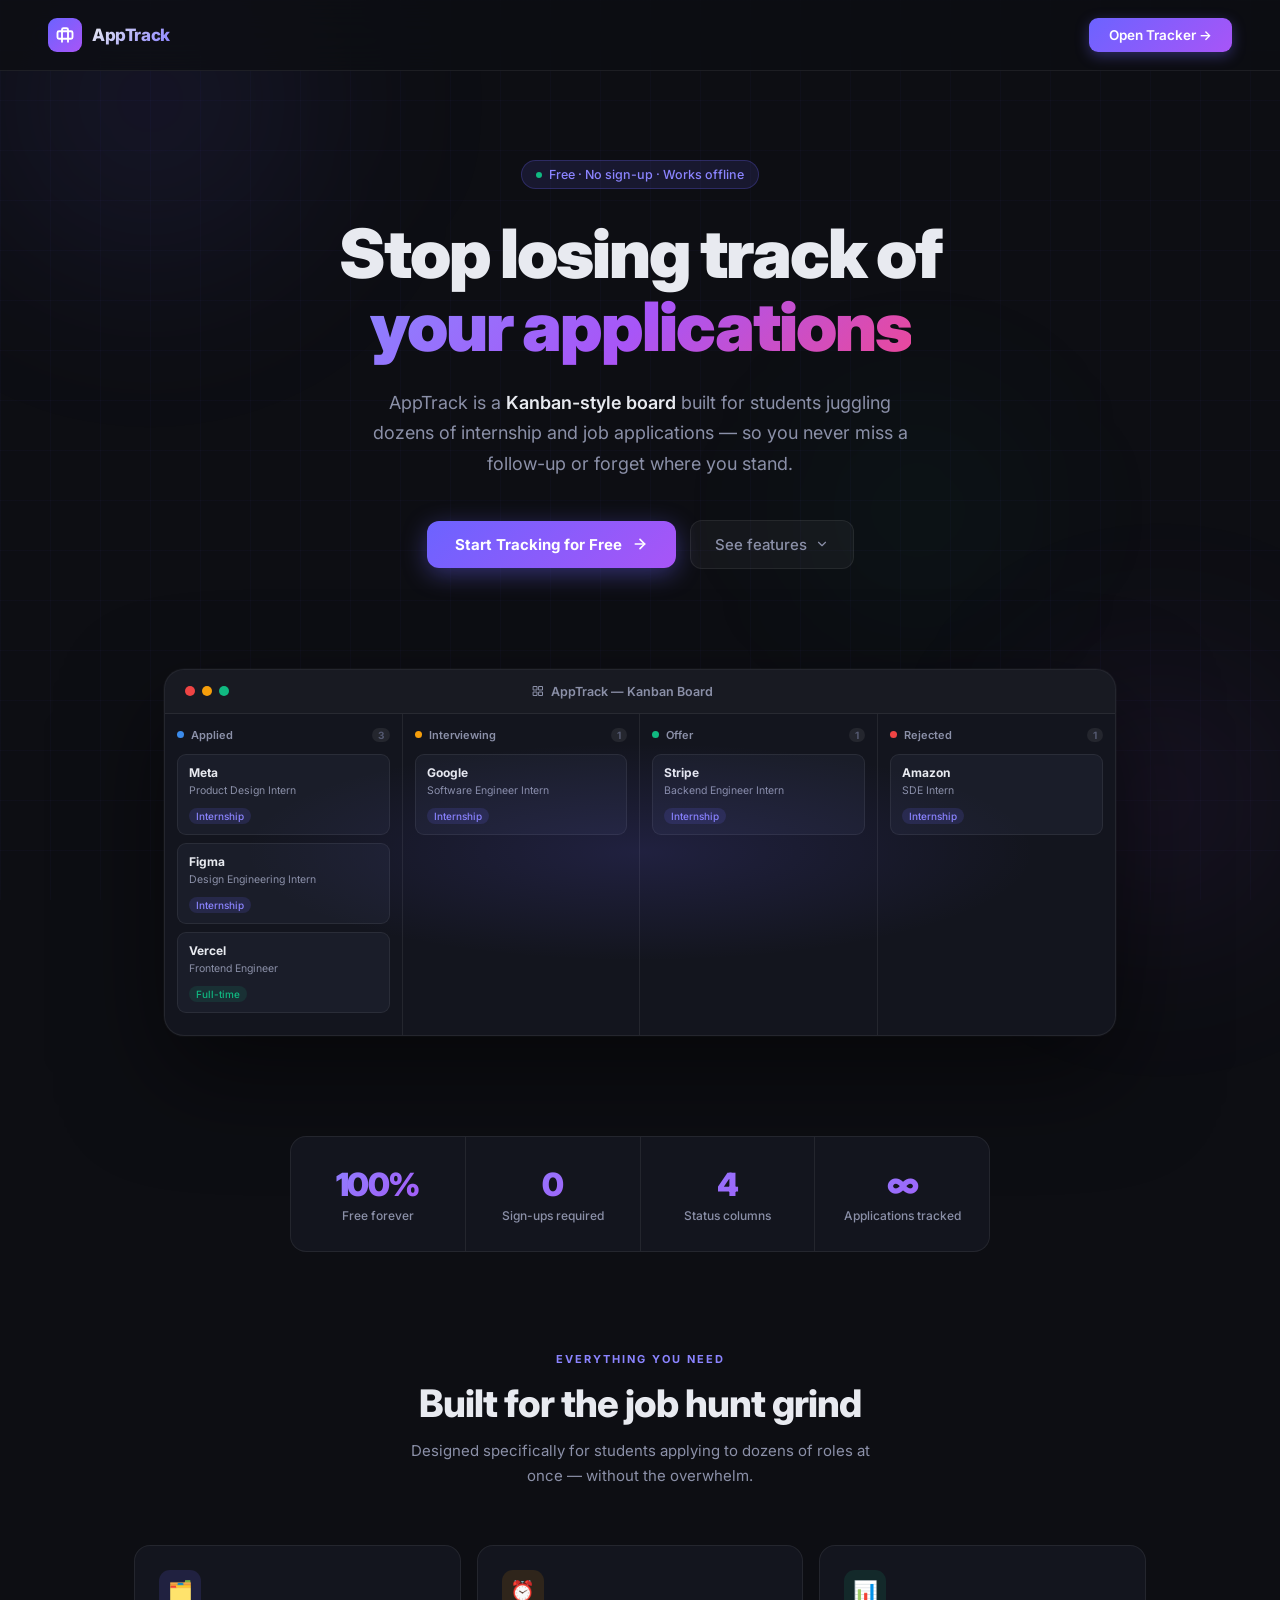
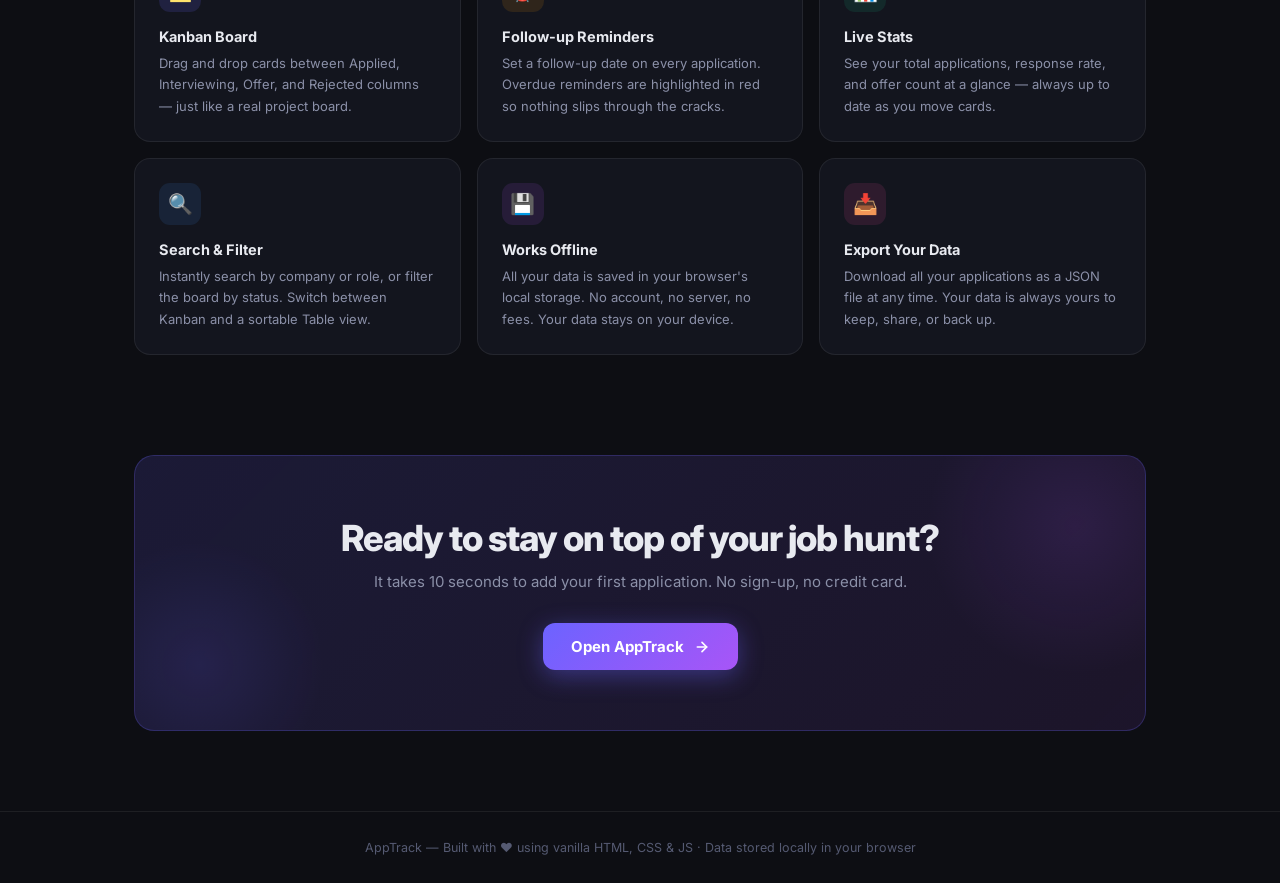
==== index.html @ a982dc4c "feat: add landing page, move tracker to app.html" ====
<!DOCTYPE html>
<html lang="en">
<head>
  <meta charset="UTF-8" />
  <meta name="viewport" content="width=device-width, initial-scale=1.0" />
  <title>AppTrack – Never Lose Track of an Application Again</title>
  <meta name="description" content="AppTrack helps students manage internship and job applications with a Kanban board, live stats, and follow-up reminders — all in the browser, no sign-up needed." />
  <link rel="preconnect" href="https://fonts.googleapis.com" />
  <link rel="preconnect" href="https://fonts.gstatic.com" crossorigin />
  <link href="https://fonts.googleapis.com/css2?family=Inter:wght@300;400;500;600;700;800;900&display=swap" rel="stylesheet" />
  <style>
    /* ── Reset & Tokens ── */
    *, *::before, *::after { box-sizing: border-box; margin: 0; padding: 0; }

    :root {
      --bg: #0d0e13;
      --surface: #13151e;
      --card: #1a1d29;
      --border: rgba(255,255,255,0.07);
      --accent: #6c63ff;
      --accent2: #a855f7;
      --accent-light: #8b84ff;
      --glow: rgba(108,99,255,0.18);
      --applied: #3b8beb;
      --interview: #f59e0b;
      --offer: #10b981;
      --rejected: #ef4444;
      --text: #e8eaf0;
      --muted: #8b90a8;
      --dimmed: #555a72;
    }

    html { scroll-behavior: smooth; }

    body {
      font-family: 'Inter', sans-serif;
      background: var(--bg);
      color: var(--text);
      min-height: 100vh;
      overflow-x: hidden;
    }

    /* ── Animated background grid ── */
    body::before {
      content: '';
      position: fixed;
      inset: 0;
      background-image:
        linear-gradient(rgba(108,99,255,0.03) 1px, transparent 1px),
        linear-gradient(90deg, rgba(108,99,255,0.03) 1px, transparent 1px);
      background-size: 50px 50px;
      pointer-events: none;
      z-index: 0;
    }

    /* ── Orb glows ── */
    .orb {
      position: fixed;
      border-radius: 50%;
      filter: blur(80px);
      pointer-events: none;
      z-index: 0;
      animation: float 8s ease-in-out infinite alternate;
    }
    .orb-1 {
      width: 500px; height: 500px;
      background: radial-gradient(circle, rgba(108,99,255,0.12), transparent 70%);
      top: -150px; left: -100px;
    }
    .orb-2 {
      width: 400px; height: 400px;
      background: radial-gradient(circle, rgba(168,85,247,0.1), transparent 70%);
      bottom: -100px; right: -80px;
      animation-delay: -4s;
    }
    .orb-3 {
      width: 300px; height: 300px;
      background: radial-gradient(circle, rgba(16,185,129,0.07), transparent 70%);
      top: 40%; left: 60%;
      animation-delay: -2s;
    }

    @keyframes float {
      from { transform: translate(0, 0) scale(1); }
      to   { transform: translate(30px, 20px) scale(1.05); }
    }

    /* ── Nav ── */
    nav {
      position: fixed; top: 0; left: 0; right: 0;
      z-index: 100;
      display: flex; align-items: center; justify-content: space-between;
      padding: 18px 48px;
      background: rgba(13,14,19,0.8);
      backdrop-filter: blur(20px);
      border-bottom: 1px solid var(--border);
    }

    .nav-logo {
      display: flex; align-items: center; gap: 10px;
      text-decoration: none;
    }

    .nav-logo-icon {
      width: 34px; height: 34px;
      background: linear-gradient(135deg, var(--accent), var(--accent2));
      border-radius: 9px;
      display: flex; align-items: center; justify-content: center;
      color: white;
      flex-shrink: 0;
    }

    .nav-logo-text {
      font-size: 17px; font-weight: 800; letter-spacing: -0.4px;
      background: linear-gradient(135deg, #e8eaf0, var(--accent-light));
      -webkit-background-clip: text; -webkit-text-fill-color: transparent;
      background-clip: text;
    }

    .nav-cta {
      padding: 9px 20px;
      background: linear-gradient(135deg, var(--accent), var(--accent2));
      border: none; border-radius: 9px;
      color: white; font-size: 13.5px; font-weight: 600;
      cursor: pointer; text-decoration: none;
      transition: all 200ms ease;
      box-shadow: 0 4px 14px rgba(108,99,255,0.35);
    }

    .nav-cta:hover {
      transform: translateY(-1px);
      box-shadow: 0 6px 20px rgba(108,99,255,0.5);
    }

    /* ── Hero ── */
    .hero {
      position: relative; z-index: 1;
      display: flex; flex-direction: column; align-items: center;
      text-align: center;
      padding: 160px 24px 100px;
      max-width: 860px;
      margin: 0 auto;
    }

    .hero-badge {
      display: inline-flex; align-items: center; gap: 7px;
      padding: 6px 14px;
      background: rgba(108,99,255,0.12);
      border: 1px solid rgba(108,99,255,0.25);
      border-radius: 999px;
      font-size: 12.5px; font-weight: 500; color: var(--accent-light);
      margin-bottom: 28px;
      animation: fadeUp 600ms ease both;
    }

    .badge-dot {
      width: 6px; height: 6px; border-radius: 50%;
      background: var(--offer);
      animation: pulse 2s ease-in-out infinite;
    }

    @keyframes pulse {
      0%, 100% { opacity: 1; transform: scale(1); }
      50%       { opacity: 0.5; transform: scale(1.3); }
    }

    .hero h1 {
      font-size: clamp(38px, 6vw, 68px);
      font-weight: 900;
      letter-spacing: -2px;
      line-height: 1.08;
      margin-bottom: 24px;
      animation: fadeUp 600ms 100ms ease both;
    }

    .hero h1 .gradient-text {
      background: linear-gradient(135deg, var(--accent-light), var(--accent2), #ec4899);
      -webkit-background-clip: text; -webkit-text-fill-color: transparent;
      background-clip: text;
    }

    .hero-sub {
      font-size: clamp(15px, 2vw, 18px);
      color: var(--muted);
      line-height: 1.7;
      max-width: 560px;
      margin-bottom: 40px;
      font-weight: 400;
      animation: fadeUp 600ms 200ms ease both;
    }

    .hero-sub strong { color: var(--text); font-weight: 600; }

    .hero-actions {
      display: flex; gap: 14px; align-items: center; flex-wrap: wrap; justify-content: center;
      animation: fadeUp 600ms 300ms ease both;
    }

    .btn-primary {
      display: inline-flex; align-items: center; gap: 10px;
      padding: 14px 28px;
      background: linear-gradient(135deg, var(--accent), var(--accent2));
      border: none; border-radius: 12px;
      color: white; font-size: 15px; font-weight: 700;
      cursor: pointer; text-decoration: none;
      transition: all 250ms cubic-bezier(0.34, 1.56, 0.64, 1);
      box-shadow: 0 6px 24px rgba(108,99,255,0.4);
    }

    .btn-primary:hover {
      transform: translateY(-2px) scale(1.02);
      box-shadow: 0 10px 32px rgba(108,99,255,0.55);
    }

    .btn-primary svg { transition: transform 250ms ease; }
    .btn-primary:hover svg { transform: translateX(4px); }

    .btn-ghost {
      display: inline-flex; align-items: center; gap: 8px;
      padding: 14px 24px;
      background: rgba(255,255,255,0.04);
      border: 1px solid var(--border);
      border-radius: 12px;
      color: var(--muted); font-size: 15px; font-weight: 500;
      cursor: pointer; text-decoration: none;
      transition: all 200ms ease;
    }

    .btn-ghost:hover {
      color: var(--text);
      border-color: rgba(255,255,255,0.15);
      background: rgba(255,255,255,0.07);
    }

    /* ── Mock board preview ── */
    .preview-wrap {
      position: relative; z-index: 1;
      width: 100%; max-width: 1000px;
      margin: 0 auto 100px;
      padding: 0 24px;
      animation: fadeUp 700ms 450ms ease both;
    }

    .preview-glow {
      position: absolute;
      top: 50%; left: 50%;
      transform: translate(-50%, -50%);
      width: 80%; height: 60%;
      background: radial-gradient(ellipse, rgba(108,99,255,0.15), transparent 70%);
      pointer-events: none;
    }

    .preview-board {
      background: var(--surface);
      border: 1px solid var(--border);
      border-radius: 20px;
      overflow: hidden;
      box-shadow: 0 40px 100px rgba(0,0,0,0.5), 0 0 0 1px rgba(255,255,255,0.03);
    }

    .preview-header {
      display: flex; align-items: center; justify-content: space-between;
      padding: 14px 20px;
      border-bottom: 1px solid var(--border);
      background: rgba(255,255,255,0.02);
    }

    .preview-dots { display: flex; gap: 7px; }
    .preview-dot {
      width: 10px; height: 10px; border-radius: 50%;
    }
    .d1 { background: #ef4444; } .d2 { background: #f59e0b; } .d3 { background: #10b981; }

    .preview-title {
      font-size: 12.5px; font-weight: 600; color: var(--muted);
      display: flex; align-items: center; gap: 7px;
    }

    .preview-body {
      display: grid;
      grid-template-columns: repeat(4, 1fr);
      gap: 0;
    }

    .preview-col {
      padding: 14px 12px;
      border-right: 1px solid var(--border);
      min-height: 280px;
    }
    .preview-col:last-child { border-right: none; }

    .preview-col-head {
      display: flex; align-items: center; gap: 7px;
      margin-bottom: 12px;
    }
    .preview-col-dot { width: 7px; height: 7px; border-radius: 50%; }
    .preview-col-label { font-size: 11px; font-weight: 600; color: var(--muted); flex: 1; }
    .preview-col-count {
      font-size: 10px; font-weight: 700;
      padding: 1px 6px; border-radius: 999px;
      background: rgba(255,255,255,0.07);
      color: var(--dimmed);
    }

    .preview-card {
      background: var(--card);
      border: 1px solid var(--border);
      border-radius: 9px;
      padding: 10px 11px;
      margin-bottom: 8px;
      transition: transform 200ms ease;
    }
    .preview-card:hover { transform: translateY(-2px); }

    .pc-company { font-size: 12px; font-weight: 700; margin-bottom: 4px; }
    .pc-role { font-size: 10.5px; color: var(--muted); margin-bottom: 7px; }
    .pc-tag {
      display: inline-block; font-size: 10px; font-weight: 500;
      padding: 2px 7px; border-radius: 999px; margin-top: 4px;
    }
    .pc-tag.intern { background: rgba(108,99,255,0.15); color: var(--accent-light); }
    .pc-tag.ft { background: rgba(16,185,129,0.12); color: var(--offer); }

    /* ── Features ── */
    .section {
      position: relative; z-index: 1;
      max-width: 1060px; margin: 0 auto;
      padding: 0 24px 100px;
    }

    .section-label {
      text-align: center;
      font-size: 11px; font-weight: 700;
      text-transform: uppercase; letter-spacing: 2px;
      color: var(--accent-light);
      margin-bottom: 14px;
    }

    .section-title {
      text-align: center;
      font-size: clamp(26px, 3.5vw, 38px);
      font-weight: 800; letter-spacing: -1px;
      margin-bottom: 12px;
    }

    .section-sub {
      text-align: center;
      font-size: 15px; color: var(--muted);
      max-width: 480px; margin: 0 auto 56px;
      line-height: 1.7;
    }

    .features-grid {
      display: grid;
      grid-template-columns: repeat(3, 1fr);
      gap: 16px;
    }

    .feature-card {
      background: var(--surface);
      border: 1px solid var(--border);
      border-radius: 16px;
      padding: 24px;
      transition: all 200ms ease;
      position: relative; overflow: hidden;
    }

    .feature-card::before {
      content: '';
      position: absolute; inset: 0;
      opacity: 0;
      transition: opacity 200ms ease;
      border-radius: inherit;
    }

    .feature-card:hover { border-color: rgba(255,255,255,0.12); transform: translateY(-3px); }
    .feature-card:hover::before { opacity: 1; }

    .fc-1::before { background: radial-gradient(circle at top left, rgba(108,99,255,0.08), transparent 60%); }
    .fc-2::before { background: radial-gradient(circle at top left, rgba(245,158,11,0.07), transparent 60%); }
    .fc-3::before { background: radial-gradient(circle at top left, rgba(16,185,129,0.07), transparent 60%); }
    .fc-4::before { background: radial-gradient(circle at top left, rgba(59,139,235,0.07), transparent 60%); }
    .fc-5::before { background: radial-gradient(circle at top left, rgba(168,85,247,0.07), transparent 60%); }
    .fc-6::before { background: radial-gradient(circle at top left, rgba(236,72,153,0.07), transparent 60%); }

    .feature-icon {
      width: 42px; height: 42px; border-radius: 11px;
      display: flex; align-items: center; justify-content: center;
      margin-bottom: 16px; font-size: 20px;
    }

    .fi-1 { background: rgba(108,99,255,0.15); }
    .fi-2 { background: rgba(245,158,11,0.12); }
    .fi-3 { background: rgba(16,185,129,0.12); }
    .fi-4 { background: rgba(59,139,235,0.12); }
    .fi-5 { background: rgba(168,85,247,0.12); }
    .fi-6 { background: rgba(236,72,153,0.12); }

    .feature-title {
      font-size: 14.5px; font-weight: 700; margin-bottom: 8px;
    }

    .feature-desc {
      font-size: 13px; color: var(--muted); line-height: 1.65;
    }

    /* ── Stats row ── */
    .stats-row {
      position: relative; z-index: 1;
      display: flex; justify-content: center; gap: 0;
      max-width: 700px; margin: 0 auto 100px;
      background: var(--surface);
      border: 1px solid var(--border);
      border-radius: 16px;
      overflow: hidden;
    }

    .stat-item {
      flex: 1; text-align: center;
      padding: 28px 20px;
      border-right: 1px solid var(--border);
    }
    .stat-item:last-child { border-right: none; }

    .stat-num {
      font-size: 32px; font-weight: 900; letter-spacing: -1.5px;
      background: linear-gradient(135deg, var(--accent-light), var(--accent2));
      -webkit-background-clip: text; -webkit-text-fill-color: transparent;
      background-clip: text;
      margin-bottom: 4px;
    }

    .stat-lbl { font-size: 12px; color: var(--muted); font-weight: 500; }

    /* ── CTA banner ── */
    .cta-section {
      position: relative; z-index: 1;
      max-width: 1060px; margin: 0 auto 80px;
      padding: 0 24px;
    }

    .cta-card {
      background: linear-gradient(135deg, rgba(108,99,255,0.15), rgba(168,85,247,0.1));
      border: 1px solid rgba(108,99,255,0.25);
      border-radius: 20px;
      padding: 60px 40px;
      text-align: center;
      position: relative; overflow: hidden;
    }

    .cta-card::before {
      content: '';
      position: absolute; top: -80px; right: -80px;
      width: 300px; height: 300px; border-radius: 50%;
      background: radial-gradient(circle, rgba(168,85,247,0.12), transparent 70%);
    }

    .cta-card::after {
      content: '';
      position: absolute; bottom: -60px; left: -60px;
      width: 250px; height: 250px; border-radius: 50%;
      background: radial-gradient(circle, rgba(108,99,255,0.12), transparent 70%);
    }

    .cta-card h2 {
      font-size: clamp(24px, 3vw, 36px);
      font-weight: 800; letter-spacing: -1px;
      margin-bottom: 12px; position: relative; z-index: 1;
    }

    .cta-card p {
      font-size: 15px; color: var(--muted);
      margin-bottom: 32px; position: relative; z-index: 1;
    }

    .cta-actions {
      display: flex; gap: 12px; justify-content: center; flex-wrap: wrap;
      position: relative; z-index: 1;
    }

    /* ── Footer ── */
    footer {
      position: relative; z-index: 1;
      text-align: center; padding: 28px;
      border-top: 1px solid var(--border);
      color: var(--dimmed); font-size: 12.5px;
    }

    footer a { color: var(--muted); text-decoration: none; }
    footer a:hover { color: var(--text); }

    /* ── Animations ── */
    @keyframes fadeUp {
      from { opacity: 0; transform: translateY(20px); }
      to   { opacity: 1; transform: translateY(0); }
    }

    /* Scroll-reveal: elements start invisible */
    .reveal {
      opacity: 0; transform: translateY(24px);
      transition: opacity 600ms ease, transform 600ms ease;
    }
    .reveal.visible { opacity: 1; transform: translateY(0); }

    /* ── Responsive ── */
    @media (max-width: 768px) {
      nav { padding: 14px 20px; }
      .features-grid { grid-template-columns: 1fr 1fr; }
      .preview-body { grid-template-columns: repeat(2, 1fr); }
      .preview-col:nth-child(3), .preview-col:nth-child(4) { display: none; }
      .stats-row { flex-direction: column; }
      .stat-item { border-right: none; border-bottom: 1px solid var(--border); }
      .stat-item:last-child { border-bottom: none; }
    }

    @media (max-width: 520px) {
      .features-grid { grid-template-columns: 1fr; }
      .hero { padding: 120px 20px 80px; }
      .cta-card { padding: 40px 24px; }
    }
  </style>
</head>
<body>

  <!-- Background orbs -->
  <div class="orb orb-1"></div>
  <div class="orb orb-2"></div>
  <div class="orb orb-3"></div>

  <!-- Nav -->
  <nav>
    <a href="#" class="nav-logo">
      <div class="nav-logo-icon">
        <svg width="18" height="18" viewBox="0 0 24 24" fill="none" stroke="currentColor" stroke-width="2.5" stroke-linecap="round" stroke-linejoin="round"><path d="M20 7H4a2 2 0 0 0-2 2v6a2 2 0 0 0 2 2h16a2 2 0 0 0 2-2V9a2 2 0 0 0-2-2z"/><path d="M16 21V5a2 2 0 0 0-2-2h-4a2 2 0 0 0-2 2v16"/></svg>
      </div>
      <span class="nav-logo-text">AppTrack</span>
    </a>
    <a href="app.html" class="nav-cta">Open Tracker →</a>
  </nav>

  <!-- Hero -->
  <section class="hero">
    <div class="hero-badge">
      <span class="badge-dot"></span>
      Free · No sign-up · Works offline
    </div>

    <h1>
      Stop losing track of<br/>
      <span class="gradient-text">your applications</span>
    </h1>

    <p class="hero-sub">
      AppTrack is a <strong>Kanban-style board</strong> built for students juggling
      dozens of internship and job applications — so you never miss a follow-up
      or forget where you stand.
    </p>

    <div class="hero-actions">
      <a href="app.html" class="btn-primary" id="get-started-btn">
        Start Tracking for Free
        <svg width="16" height="16" viewBox="0 0 24 24" fill="none" stroke="currentColor" stroke-width="2.5" stroke-linecap="round" stroke-linejoin="round"><line x1="5" y1="12" x2="19" y2="12"/><polyline points="12 5 19 12 12 19"/></svg>
      </a>
      <a href="#features" class="btn-ghost">
        See features
        <svg width="14" height="14" viewBox="0 0 24 24" fill="none" stroke="currentColor" stroke-width="2" stroke-linecap="round" stroke-linejoin="round"><polyline points="6 9 12 15 18 9"/></svg>
      </a>
    </div>
  </section>

  <!-- Board Preview -->
  <div class="preview-wrap">
    <div class="preview-glow"></div>
    <div class="preview-board">
      <div class="preview-header">
        <div class="preview-dots">
          <div class="preview-dot d1"></div>
          <div class="preview-dot d2"></div>
          <div class="preview-dot d3"></div>
        </div>
        <div class="preview-title">
          <svg width="12" height="12" viewBox="0 0 24 24" fill="none" stroke="currentColor" stroke-width="2" stroke-linecap="round" stroke-linejoin="round"><rect x="3" y="3" width="7" height="7"/><rect x="14" y="3" width="7" height="7"/><rect x="14" y="14" width="7" height="7"/><rect x="3" y="14" width="7" height="7"/></svg>
          AppTrack — Kanban Board
        </div>
        <div style="width:80px"></div>
      </div>
      <div class="preview-body">
        <!-- Applied -->
        <div class="preview-col">
          <div class="preview-col-head">
            <div class="preview-col-dot" style="background:#3b8beb"></div>
            <span class="preview-col-label">Applied</span>
            <span class="preview-col-count">3</span>
          </div>
          <div class="preview-card">
            <div class="pc-company">Meta</div>
            <div class="pc-role">Product Design Intern</div>
            <span class="pc-tag intern">Internship</span>
          </div>
          <div class="preview-card">
            <div class="pc-company">Figma</div>
            <div class="pc-role">Design Engineering Intern</div>
            <span class="pc-tag intern">Internship</span>
          </div>
          <div class="preview-card">
            <div class="pc-company">Vercel</div>
            <div class="pc-role">Frontend Engineer</div>
            <span class="pc-tag ft">Full-time</span>
          </div>
        </div>
        <!-- Interviewing -->
        <div class="preview-col">
          <div class="preview-col-head">
            <div class="preview-col-dot" style="background:#f59e0b"></div>
            <span class="preview-col-label">Interviewing</span>
            <span class="preview-col-count">1</span>
          </div>
          <div class="preview-card">
            <div class="pc-company">Google</div>
            <div class="pc-role">Software Engineer Intern</div>
            <span class="pc-tag intern">Internship</span>
          </div>
        </div>
        <!-- Offer -->
        <div class="preview-col">
          <div class="preview-col-head">
            <div class="preview-col-dot" style="background:#10b981"></div>
            <span class="preview-col-label">Offer</span>
            <span class="preview-col-count">1</span>
          </div>
          <div class="preview-card">
            <div class="pc-company">Stripe</div>
            <div class="pc-role">Backend Engineer Intern</div>
            <span class="pc-tag intern">Internship</span>
          </div>
        </div>
        <!-- Rejected -->
        <div class="preview-col">
          <div class="preview-col-head">
            <div class="preview-col-dot" style="background:#ef4444"></div>
            <span class="preview-col-label">Rejected</span>
            <span class="preview-col-count">1</span>
          </div>
          <div class="preview-card">
            <div class="pc-company">Amazon</div>
            <div class="pc-role">SDE Intern</div>
            <span class="pc-tag intern">Internship</span>
          </div>
        </div>
      </div>
    </div>
  </div>

  <!-- Stats row -->
  <div class="stats-row reveal">
    <div class="stat-item">
      <div class="stat-num">100%</div>
      <div class="stat-lbl">Free forever</div>
    </div>
    <div class="stat-item">
      <div class="stat-num">0</div>
      <div class="stat-lbl">Sign-ups required</div>
    </div>
    <div class="stat-item">
      <div class="stat-num">4</div>
      <div class="stat-lbl">Status columns</div>
    </div>
    <div class="stat-item">
      <div class="stat-num">∞</div>
      <div class="stat-lbl">Applications tracked</div>
    </div>
  </div>

  <!-- Features -->
  <section class="section" id="features">
    <p class="section-label reveal">Everything you need</p>
    <h2 class="section-title reveal">Built for the job hunt grind</h2>
    <p class="section-sub reveal">
      Designed specifically for students applying to dozens of roles at once —
      without the overwhelm.
    </p>

    <div class="features-grid">
      <div class="feature-card fc-1 reveal">
        <div class="feature-icon fi-1">🗂️</div>
        <div class="feature-title">Kanban Board</div>
        <div class="feature-desc">Drag and drop cards between Applied, Interviewing, Offer, and Rejected columns — just like a real project board.</div>
      </div>
      <div class="feature-card fc-2 reveal">
        <div class="feature-icon fi-2">⏰</div>
        <div class="feature-title">Follow-up Reminders</div>
        <div class="feature-desc">Set a follow-up date on every application. Overdue reminders are highlighted in red so nothing slips through the cracks.</div>
      </div>
      <div class="feature-card fc-3 reveal">
        <div class="feature-icon fi-3">📊</div>
        <div class="feature-title">Live Stats</div>
        <div class="feature-desc">See your total applications, response rate, and offer count at a glance — always up to date as you move cards.</div>
      </div>
      <div class="feature-card fc-4 reveal">
        <div class="feature-icon fi-4">🔍</div>
        <div class="feature-title">Search & Filter</div>
        <div class="feature-desc">Instantly search by company or role, or filter the board by status. Switch between Kanban and a sortable Table view.</div>
      </div>
      <div class="feature-card fc-5 reveal">
        <div class="feature-icon fi-5">💾</div>
        <div class="feature-title">Works Offline</div>
        <div class="feature-desc">All your data is saved in your browser's local storage. No account, no server, no fees. Your data stays on your device.</div>
      </div>
      <div class="feature-card fc-6 reveal">
        <div class="feature-icon fi-6">📥</div>
        <div class="feature-title">Export Your Data</div>
        <div class="feature-desc">Download all your applications as a JSON file at any time. Your data is always yours to keep, share, or back up.</div>
      </div>
    </div>
  </section>

  <!-- CTA -->
  <section class="cta-section">
    <div class="cta-card reveal">
      <h2>Ready to stay on top of your job hunt?</h2>
      <p>It takes 10 seconds to add your first application. No sign-up, no credit card.</p>
      <div class="cta-actions">
        <a href="app.html" class="btn-primary">
          Open AppTrack
          <svg width="16" height="16" viewBox="0 0 24 24" fill="none" stroke="currentColor" stroke-width="2.5" stroke-linecap="round" stroke-linejoin="round"><line x1="5" y1="12" x2="19" y2="12"/><polyline points="12 5 19 12 12 19"/></svg>
        </a>
      </div>
    </div>
  </section>

  <!-- Footer -->
  <footer>
    <p>AppTrack — Built with ❤️ using vanilla HTML, CSS & JS · Data stored locally in your browser</p>
  </footer>

  <script>
    // Scroll-reveal
    const observer = new IntersectionObserver(entries => {
      entries.forEach(entry => {
        if (entry.isIntersecting) {
          entry.target.classList.add('visible');
          observer.unobserve(entry.target);
        }
      });
    }, { threshold: 0.12 });

    document.querySelectorAll('.reveal').forEach(el => observer.observe(el));
  </script>
</body>
</html>
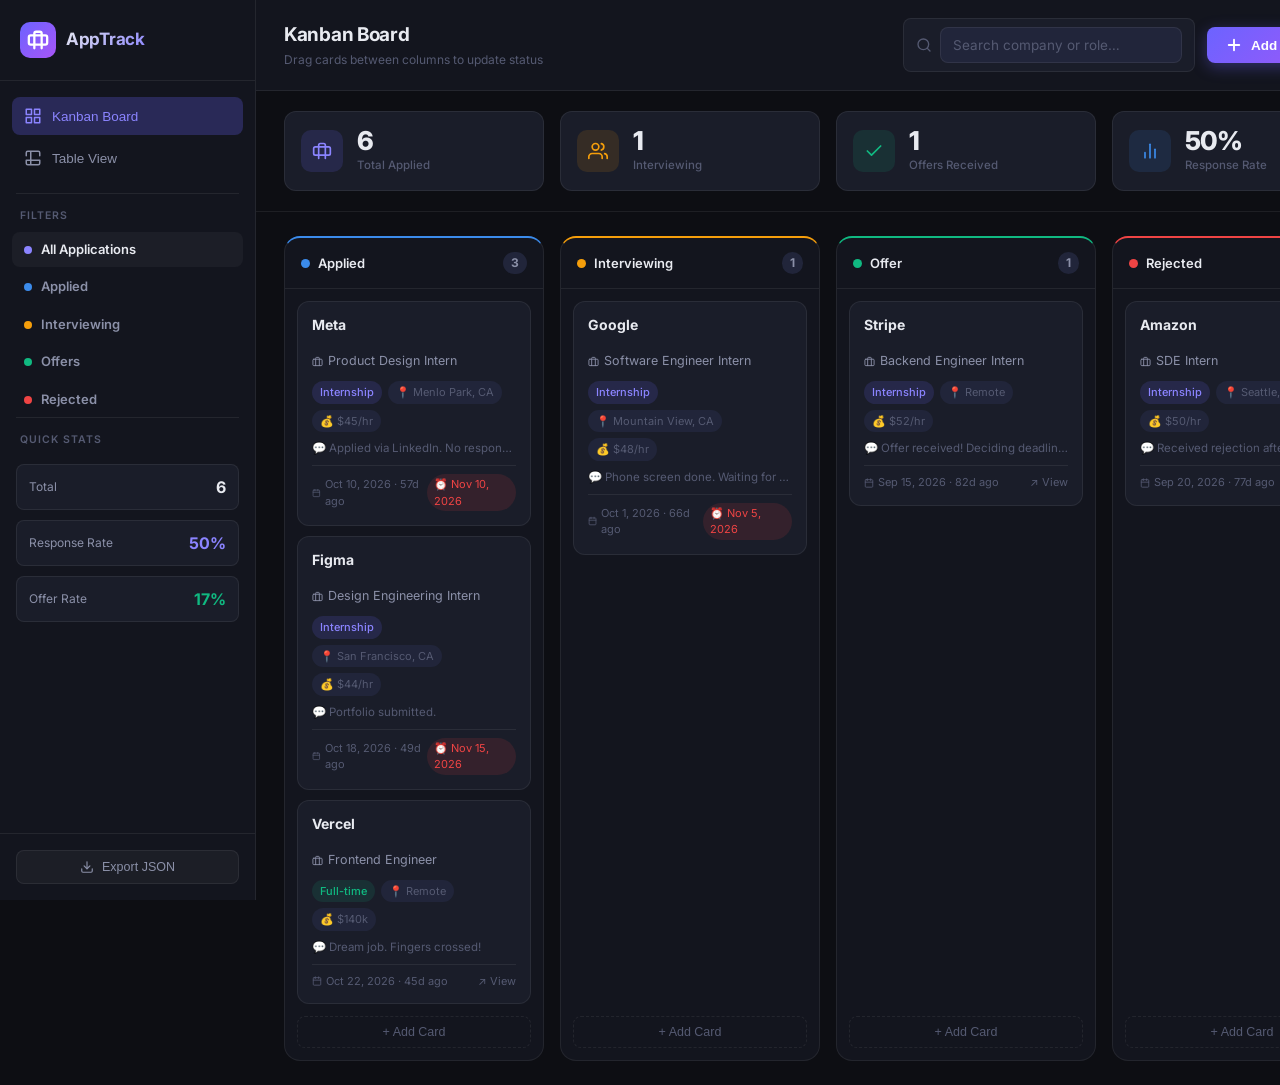
==== commit 8f1668a3: "feat: initial AppTrack job tracker" ====
--- a/index.html
+++ b/index.html
@@ -3,748 +3,341 @@
 <head>
   <meta charset="UTF-8" />
   <meta name="viewport" content="width=device-width, initial-scale=1.0" />
-  <title>AppTrack – Never Lose Track of an Application Again</title>
-  <meta name="description" content="AppTrack helps students manage internship and job applications with a Kanban board, live stats, and follow-up reminders — all in the browser, no sign-up needed." />
+  <title>AppTrack – Internship & Job Application Tracker</title>
+  <meta name="description" content="Track all your internship and job applications in one place. Kanban board with status tracking, stats, and follow-up reminders." />
   <link rel="preconnect" href="https://fonts.googleapis.com" />
   <link rel="preconnect" href="https://fonts.gstatic.com" crossorigin />
-  <link href="https://fonts.googleapis.com/css2?family=Inter:wght@300;400;500;600;700;800;900&display=swap" rel="stylesheet" />
-  <style>
-    /* ── Reset & Tokens ── */
-    *, *::before, *::after { box-sizing: border-box; margin: 0; padding: 0; }
-
-    :root {
-      --bg: #0d0e13;
-      --surface: #13151e;
-      --card: #1a1d29;
-      --border: rgba(255,255,255,0.07);
-      --accent: #6c63ff;
-      --accent2: #a855f7;
-      --accent-light: #8b84ff;
-      --glow: rgba(108,99,255,0.18);
-      --applied: #3b8beb;
-      --interview: #f59e0b;
-      --offer: #10b981;
-      --rejected: #ef4444;
-      --text: #e8eaf0;
-      --muted: #8b90a8;
-      --dimmed: #555a72;
-    }
-
-    html { scroll-behavior: smooth; }
-
-    body {
-      font-family: 'Inter', sans-serif;
-      background: var(--bg);
-      color: var(--text);
-      min-height: 100vh;
-      overflow-x: hidden;
-    }
-
-    /* ── Animated background grid ── */
-    body::before {
-      content: '';
-      position: fixed;
-      inset: 0;
-      background-image:
-        linear-gradient(rgba(108,99,255,0.03) 1px, transparent 1px),
-        linear-gradient(90deg, rgba(108,99,255,0.03) 1px, transparent 1px);
-      background-size: 50px 50px;
-      pointer-events: none;
-      z-index: 0;
-    }
-
-    /* ── Orb glows ── */
-    .orb {
-      position: fixed;
-      border-radius: 50%;
-      filter: blur(80px);
-      pointer-events: none;
-      z-index: 0;
-      animation: float 8s ease-in-out infinite alternate;
-    }
-    .orb-1 {
-      width: 500px; height: 500px;
-      background: radial-gradient(circle, rgba(108,99,255,0.12), transparent 70%);
-      top: -150px; left: -100px;
-    }
-    .orb-2 {
-      width: 400px; height: 400px;
-      background: radial-gradient(circle, rgba(168,85,247,0.1), transparent 70%);
-      bottom: -100px; right: -80px;
-      animation-delay: -4s;
-    }
-    .orb-3 {
-      width: 300px; height: 300px;
-      background: radial-gradient(circle, rgba(16,185,129,0.07), transparent 70%);
-      top: 40%; left: 60%;
-      animation-delay: -2s;
-    }
-
-    @keyframes float {
-      from { transform: translate(0, 0) scale(1); }
-      to   { transform: translate(30px, 20px) scale(1.05); }
-    }
-
-    /* ── Nav ── */
-    nav {
-      position: fixed; top: 0; left: 0; right: 0;
-      z-index: 100;
-      display: flex; align-items: center; justify-content: space-between;
-      padding: 18px 48px;
-      background: rgba(13,14,19,0.8);
-      backdrop-filter: blur(20px);
-      border-bottom: 1px solid var(--border);
-    }
-
-    .nav-logo {
-      display: flex; align-items: center; gap: 10px;
-      text-decoration: none;
-    }
-
-    .nav-logo-icon {
-      width: 34px; height: 34px;
-      background: linear-gradient(135deg, var(--accent), var(--accent2));
-      border-radius: 9px;
-      display: flex; align-items: center; justify-content: center;
-      color: white;
-      flex-shrink: 0;
-    }
-
-    .nav-logo-text {
-      font-size: 17px; font-weight: 800; letter-spacing: -0.4px;
-      background: linear-gradient(135deg, #e8eaf0, var(--accent-light));
-      -webkit-background-clip: text; -webkit-text-fill-color: transparent;
-      background-clip: text;
-    }
-
-    .nav-cta {
-      padding: 9px 20px;
-      background: linear-gradient(135deg, var(--accent), var(--accent2));
-      border: none; border-radius: 9px;
-      color: white; font-size: 13.5px; font-weight: 600;
-      cursor: pointer; text-decoration: none;
-      transition: all 200ms ease;
-      box-shadow: 0 4px 14px rgba(108,99,255,0.35);
-    }
-
-    .nav-cta:hover {
-      transform: translateY(-1px);
-      box-shadow: 0 6px 20px rgba(108,99,255,0.5);
-    }
-
-    /* ── Hero ── */
-    .hero {
-      position: relative; z-index: 1;
-      display: flex; flex-direction: column; align-items: center;
-      text-align: center;
-      padding: 160px 24px 100px;
-      max-width: 860px;
-      margin: 0 auto;
-    }
-
-    .hero-badge {
-      display: inline-flex; align-items: center; gap: 7px;
-      padding: 6px 14px;
-      background: rgba(108,99,255,0.12);
-      border: 1px solid rgba(108,99,255,0.25);
-      border-radius: 999px;
-      font-size: 12.5px; font-weight: 500; color: var(--accent-light);
-      margin-bottom: 28px;
-      animation: fadeUp 600ms ease both;
-    }
-
-    .badge-dot {
-      width: 6px; height: 6px; border-radius: 50%;
-      background: var(--offer);
-      animation: pulse 2s ease-in-out infinite;
-    }
-
-    @keyframes pulse {
-      0%, 100% { opacity: 1; transform: scale(1); }
-      50%       { opacity: 0.5; transform: scale(1.3); }
-    }
-
-    .hero h1 {
-      font-size: clamp(38px, 6vw, 68px);
-      font-weight: 900;
-      letter-spacing: -2px;
-      line-height: 1.08;
-      margin-bottom: 24px;
-      animation: fadeUp 600ms 100ms ease both;
-    }
-
-    .hero h1 .gradient-text {
-      background: linear-gradient(135deg, var(--accent-light), var(--accent2), #ec4899);
-      -webkit-background-clip: text; -webkit-text-fill-color: transparent;
-      background-clip: text;
-    }
-
-    .hero-sub {
-      font-size: clamp(15px, 2vw, 18px);
-      color: var(--muted);
-      line-height: 1.7;
-      max-width: 560px;
-      margin-bottom: 40px;
-      font-weight: 400;
-      animation: fadeUp 600ms 200ms ease both;
-    }
-
-    .hero-sub strong { color: var(--text); font-weight: 600; }
-
-    .hero-actions {
-      display: flex; gap: 14px; align-items: center; flex-wrap: wrap; justify-content: center;
-      animation: fadeUp 600ms 300ms ease both;
-    }
-
-    .btn-primary {
-      display: inline-flex; align-items: center; gap: 10px;
-      padding: 14px 28px;
-      background: linear-gradient(135deg, var(--accent), var(--accent2));
-      border: none; border-radius: 12px;
-      color: white; font-size: 15px; font-weight: 700;
-      cursor: pointer; text-decoration: none;
-      transition: all 250ms cubic-bezier(0.34, 1.56, 0.64, 1);
-      box-shadow: 0 6px 24px rgba(108,99,255,0.4);
-    }
-
-    .btn-primary:hover {
-      transform: translateY(-2px) scale(1.02);
-      box-shadow: 0 10px 32px rgba(108,99,255,0.55);
-    }
-
-    .btn-primary svg { transition: transform 250ms ease; }
-    .btn-primary:hover svg { transform: translateX(4px); }
-
-    .btn-ghost {
-      display: inline-flex; align-items: center; gap: 8px;
-      padding: 14px 24px;
-      background: rgba(255,255,255,0.04);
-      border: 1px solid var(--border);
-      border-radius: 12px;
-      color: var(--muted); font-size: 15px; font-weight: 500;
-      cursor: pointer; text-decoration: none;
-      transition: all 200ms ease;
-    }
-
-    .btn-ghost:hover {
-      color: var(--text);
-      border-color: rgba(255,255,255,0.15);
-      background: rgba(255,255,255,0.07);
-    }
-
-    /* ── Mock board preview ── */
-    .preview-wrap {
-      position: relative; z-index: 1;
-      width: 100%; max-width: 1000px;
-      margin: 0 auto 100px;
-      padding: 0 24px;
-      animation: fadeUp 700ms 450ms ease both;
-    }
-
-    .preview-glow {
-      position: absolute;
-      top: 50%; left: 50%;
-      transform: translate(-50%, -50%);
-      width: 80%; height: 60%;
-      background: radial-gradient(ellipse, rgba(108,99,255,0.15), transparent 70%);
-      pointer-events: none;
-    }
-
-    .preview-board {
-      background: var(--surface);
-      border: 1px solid var(--border);
-      border-radius: 20px;
-      overflow: hidden;
-      box-shadow: 0 40px 100px rgba(0,0,0,0.5), 0 0 0 1px rgba(255,255,255,0.03);
-    }
-
-    .preview-header {
-      display: flex; align-items: center; justify-content: space-between;
-      padding: 14px 20px;
-      border-bottom: 1px solid var(--border);
-      background: rgba(255,255,255,0.02);
-    }
-
-    .preview-dots { display: flex; gap: 7px; }
-    .preview-dot {
-      width: 10px; height: 10px; border-radius: 50%;
-    }
-    .d1 { background: #ef4444; } .d2 { background: #f59e0b; } .d3 { background: #10b981; }
-
-    .preview-title {
-      font-size: 12.5px; font-weight: 600; color: var(--muted);
-      display: flex; align-items: center; gap: 7px;
-    }
-
-    .preview-body {
-      display: grid;
-      grid-template-columns: repeat(4, 1fr);
-      gap: 0;
-    }
-
-    .preview-col {
-      padding: 14px 12px;
-      border-right: 1px solid var(--border);
-      min-height: 280px;
-    }
-    .preview-col:last-child { border-right: none; }
-
-    .preview-col-head {
-      display: flex; align-items: center; gap: 7px;
-      margin-bottom: 12px;
-    }
-    .preview-col-dot { width: 7px; height: 7px; border-radius: 50%; }
-    .preview-col-label { font-size: 11px; font-weight: 600; color: var(--muted); flex: 1; }
-    .preview-col-count {
-      font-size: 10px; font-weight: 700;
-      padding: 1px 6px; border-radius: 999px;
-      background: rgba(255,255,255,0.07);
-      color: var(--dimmed);
-    }
-
-    .preview-card {
-      background: var(--card);
-      border: 1px solid var(--border);
-      border-radius: 9px;
-      padding: 10px 11px;
-      margin-bottom: 8px;
-      transition: transform 200ms ease;
-    }
-    .preview-card:hover { transform: translateY(-2px); }
-
-    .pc-company { font-size: 12px; font-weight: 700; margin-bottom: 4px; }
-    .pc-role { font-size: 10.5px; color: var(--muted); margin-bottom: 7px; }
-    .pc-tag {
-      display: inline-block; font-size: 10px; font-weight: 500;
-      padding: 2px 7px; border-radius: 999px; margin-top: 4px;
-    }
-    .pc-tag.intern { background: rgba(108,99,255,0.15); color: var(--accent-light); }
-    .pc-tag.ft { background: rgba(16,185,129,0.12); color: var(--offer); }
-
-    /* ── Features ── */
-    .section {
-      position: relative; z-index: 1;
-      max-width: 1060px; margin: 0 auto;
-      padding: 0 24px 100px;
-    }
-
-    .section-label {
-      text-align: center;
-      font-size: 11px; font-weight: 700;
-      text-transform: uppercase; letter-spacing: 2px;
-      color: var(--accent-light);
-      margin-bottom: 14px;
-    }
-
-    .section-title {
-      text-align: center;
-      font-size: clamp(26px, 3.5vw, 38px);
-      font-weight: 800; letter-spacing: -1px;
-      margin-bottom: 12px;
-    }
-
-    .section-sub {
-      text-align: center;
-      font-size: 15px; color: var(--muted);
-      max-width: 480px; margin: 0 auto 56px;
-      line-height: 1.7;
-    }
-
-    .features-grid {
-      display: grid;
-      grid-template-columns: repeat(3, 1fr);
-      gap: 16px;
-    }
-
-    .feature-card {
-      background: var(--surface);
-      border: 1px solid var(--border);
-      border-radius: 16px;
-      padding: 24px;
-      transition: all 200ms ease;
-      position: relative; overflow: hidden;
-    }
-
-    .feature-card::before {
-      content: '';
-      position: absolute; inset: 0;
-      opacity: 0;
-      transition: opacity 200ms ease;
-      border-radius: inherit;
-    }
-
-    .feature-card:hover { border-color: rgba(255,255,255,0.12); transform: translateY(-3px); }
-    .feature-card:hover::before { opacity: 1; }
-
-    .fc-1::before { background: radial-gradient(circle at top left, rgba(108,99,255,0.08), transparent 60%); }
-    .fc-2::before { background: radial-gradient(circle at top left, rgba(245,158,11,0.07), transparent 60%); }
-    .fc-3::before { background: radial-gradient(circle at top left, rgba(16,185,129,0.07), transparent 60%); }
-    .fc-4::before { background: radial-gradient(circle at top left, rgba(59,139,235,0.07), transparent 60%); }
-    .fc-5::before { background: radial-gradient(circle at top left, rgba(168,85,247,0.07), transparent 60%); }
-    .fc-6::before { background: radial-gradient(circle at top left, rgba(236,72,153,0.07), transparent 60%); }
-
-    .feature-icon {
-      width: 42px; height: 42px; border-radius: 11px;
-      display: flex; align-items: center; justify-content: center;
-      margin-bottom: 16px; font-size: 20px;
-    }
-
-    .fi-1 { background: rgba(108,99,255,0.15); }
-    .fi-2 { background: rgba(245,158,11,0.12); }
-    .fi-3 { background: rgba(16,185,129,0.12); }
-    .fi-4 { background: rgba(59,139,235,0.12); }
-    .fi-5 { background: rgba(168,85,247,0.12); }
-    .fi-6 { background: rgba(236,72,153,0.12); }
-
-    .feature-title {
-      font-size: 14.5px; font-weight: 700; margin-bottom: 8px;
-    }
-
-    .feature-desc {
-      font-size: 13px; color: var(--muted); line-height: 1.65;
-    }
-
-    /* ── Stats row ── */
-    .stats-row {
-      position: relative; z-index: 1;
-      display: flex; justify-content: center; gap: 0;
-      max-width: 700px; margin: 0 auto 100px;
-      background: var(--surface);
-      border: 1px solid var(--border);
-      border-radius: 16px;
-      overflow: hidden;
-    }
-
-    .stat-item {
-      flex: 1; text-align: center;
-      padding: 28px 20px;
-      border-right: 1px solid var(--border);
-    }
-    .stat-item:last-child { border-right: none; }
-
-    .stat-num {
-      font-size: 32px; font-weight: 900; letter-spacing: -1.5px;
-      background: linear-gradient(135deg, var(--accent-light), var(--accent2));
-      -webkit-background-clip: text; -webkit-text-fill-color: transparent;
-      background-clip: text;
-      margin-bottom: 4px;
-    }
-
-    .stat-lbl { font-size: 12px; color: var(--muted); font-weight: 500; }
-
-    /* ── CTA banner ── */
-    .cta-section {
-      position: relative; z-index: 1;
-      max-width: 1060px; margin: 0 auto 80px;
-      padding: 0 24px;
-    }
-
-    .cta-card {
-      background: linear-gradient(135deg, rgba(108,99,255,0.15), rgba(168,85,247,0.1));
-      border: 1px solid rgba(108,99,255,0.25);
-      border-radius: 20px;
-      padding: 60px 40px;
-      text-align: center;
-      position: relative; overflow: hidden;
-    }
-
-    .cta-card::before {
-      content: '';
-      position: absolute; top: -80px; right: -80px;
-      width: 300px; height: 300px; border-radius: 50%;
-      background: radial-gradient(circle, rgba(168,85,247,0.12), transparent 70%);
-    }
-
-    .cta-card::after {
-      content: '';
-      position: absolute; bottom: -60px; left: -60px;
-      width: 250px; height: 250px; border-radius: 50%;
-      background: radial-gradient(circle, rgba(108,99,255,0.12), transparent 70%);
-    }
-
-    .cta-card h2 {
-      font-size: clamp(24px, 3vw, 36px);
-      font-weight: 800; letter-spacing: -1px;
-      margin-bottom: 12px; position: relative; z-index: 1;
-    }
-
-    .cta-card p {
-      font-size: 15px; color: var(--muted);
-      margin-bottom: 32px; position: relative; z-index: 1;
-    }
-
-    .cta-actions {
-      display: flex; gap: 12px; justify-content: center; flex-wrap: wrap;
-      position: relative; z-index: 1;
-    }
-
-    /* ── Footer ── */
-    footer {
-      position: relative; z-index: 1;
-      text-align: center; padding: 28px;
-      border-top: 1px solid var(--border);
-      color: var(--dimmed); font-size: 12.5px;
-    }
-
-    footer a { color: var(--muted); text-decoration: none; }
-    footer a:hover { color: var(--text); }
-
-    /* ── Animations ── */
-    @keyframes fadeUp {
-      from { opacity: 0; transform: translateY(20px); }
-      to   { opacity: 1; transform: translateY(0); }
-    }
-
-    /* Scroll-reveal: elements start invisible */
-    .reveal {
-      opacity: 0; transform: translateY(24px);
-      transition: opacity 600ms ease, transform 600ms ease;
-    }
-    .reveal.visible { opacity: 1; transform: translateY(0); }
-
-    /* ── Responsive ── */
-    @media (max-width: 768px) {
-      nav { padding: 14px 20px; }
-      .features-grid { grid-template-columns: 1fr 1fr; }
-      .preview-body { grid-template-columns: repeat(2, 1fr); }
-      .preview-col:nth-child(3), .preview-col:nth-child(4) { display: none; }
-      .stats-row { flex-direction: column; }
-      .stat-item { border-right: none; border-bottom: 1px solid var(--border); }
-      .stat-item:last-child { border-bottom: none; }
-    }
-
-    @media (max-width: 520px) {
-      .features-grid { grid-template-columns: 1fr; }
-      .hero { padding: 120px 20px 80px; }
-      .cta-card { padding: 40px 24px; }
-    }
-  </style>
+  <link href="https://fonts.googleapis.com/css2?family=Inter:wght@300;400;500;600;700;800&display=swap" rel="stylesheet" />
+  <link rel="stylesheet" href="style.css" />
 </head>
 <body>
-
-  <!-- Background orbs -->
-  <div class="orb orb-1"></div>
-  <div class="orb orb-2"></div>
-  <div class="orb orb-3"></div>
-
-  <!-- Nav -->
-  <nav>
-    <a href="#" class="nav-logo">
-      <div class="nav-logo-icon">
-        <svg width="18" height="18" viewBox="0 0 24 24" fill="none" stroke="currentColor" stroke-width="2.5" stroke-linecap="round" stroke-linejoin="round"><path d="M20 7H4a2 2 0 0 0-2 2v6a2 2 0 0 0 2 2h16a2 2 0 0 0 2-2V9a2 2 0 0 0-2-2z"/><path d="M16 21V5a2 2 0 0 0-2-2h-4a2 2 0 0 0-2 2v16"/></svg>
-      </div>
-      <span class="nav-logo-text">AppTrack</span>
-    </a>
-    <a href="app.html" class="nav-cta">Open Tracker →</a>
-  </nav>
-
-  <!-- Hero -->
-  <section class="hero">
-    <div class="hero-badge">
-      <span class="badge-dot"></span>
-      Free · No sign-up · Works offline
-    </div>
-
-    <h1>
-      Stop losing track of<br/>
-      <span class="gradient-text">your applications</span>
-    </h1>
-
-    <p class="hero-sub">
-      AppTrack is a <strong>Kanban-style board</strong> built for students juggling
-      dozens of internship and job applications — so you never miss a follow-up
-      or forget where you stand.
-    </p>
-
-    <div class="hero-actions">
-      <a href="app.html" class="btn-primary" id="get-started-btn">
-        Start Tracking for Free
-        <svg width="16" height="16" viewBox="0 0 24 24" fill="none" stroke="currentColor" stroke-width="2.5" stroke-linecap="round" stroke-linejoin="round"><line x1="5" y1="12" x2="19" y2="12"/><polyline points="12 5 19 12 12 19"/></svg>
-      </a>
-      <a href="#features" class="btn-ghost">
-        See features
-        <svg width="14" height="14" viewBox="0 0 24 24" fill="none" stroke="currentColor" stroke-width="2" stroke-linecap="round" stroke-linejoin="round"><polyline points="6 9 12 15 18 9"/></svg>
-      </a>
-    </div>
-  </section>
-
-  <!-- Board Preview -->
-  <div class="preview-wrap">
-    <div class="preview-glow"></div>
-    <div class="preview-board">
-      <div class="preview-header">
-        <div class="preview-dots">
-          <div class="preview-dot d1"></div>
-          <div class="preview-dot d2"></div>
-          <div class="preview-dot d3"></div>
-        </div>
-        <div class="preview-title">
-          <svg width="12" height="12" viewBox="0 0 24 24" fill="none" stroke="currentColor" stroke-width="2" stroke-linecap="round" stroke-linejoin="round"><rect x="3" y="3" width="7" height="7"/><rect x="14" y="3" width="7" height="7"/><rect x="14" y="14" width="7" height="7"/><rect x="3" y="14" width="7" height="7"/></svg>
-          AppTrack — Kanban Board
-        </div>
-        <div style="width:80px"></div>
-      </div>
-      <div class="preview-body">
-        <!-- Applied -->
-        <div class="preview-col">
-          <div class="preview-col-head">
-            <div class="preview-col-dot" style="background:#3b8beb"></div>
-            <span class="preview-col-label">Applied</span>
-            <span class="preview-col-count">3</span>
-          </div>
-          <div class="preview-card">
-            <div class="pc-company">Meta</div>
-            <div class="pc-role">Product Design Intern</div>
-            <span class="pc-tag intern">Internship</span>
-          </div>
-          <div class="preview-card">
-            <div class="pc-company">Figma</div>
-            <div class="pc-role">Design Engineering Intern</div>
-            <span class="pc-tag intern">Internship</span>
-          </div>
-          <div class="preview-card">
-            <div class="pc-company">Vercel</div>
-            <div class="pc-role">Frontend Engineer</div>
-            <span class="pc-tag ft">Full-time</span>
-          </div>
-        </div>
-        <!-- Interviewing -->
-        <div class="preview-col">
-          <div class="preview-col-head">
-            <div class="preview-col-dot" style="background:#f59e0b"></div>
-            <span class="preview-col-label">Interviewing</span>
-            <span class="preview-col-count">1</span>
-          </div>
-          <div class="preview-card">
-            <div class="pc-company">Google</div>
-            <div class="pc-role">Software Engineer Intern</div>
-            <span class="pc-tag intern">Internship</span>
-          </div>
-        </div>
-        <!-- Offer -->
-        <div class="preview-col">
-          <div class="preview-col-head">
-            <div class="preview-col-dot" style="background:#10b981"></div>
-            <span class="preview-col-label">Offer</span>
-            <span class="preview-col-count">1</span>
-          </div>
-          <div class="preview-card">
-            <div class="pc-company">Stripe</div>
-            <div class="pc-role">Backend Engineer Intern</div>
-            <span class="pc-tag intern">Internship</span>
-          </div>
-        </div>
-        <!-- Rejected -->
-        <div class="preview-col">
-          <div class="preview-col-head">
-            <div class="preview-col-dot" style="background:#ef4444"></div>
-            <span class="preview-col-label">Rejected</span>
-            <span class="preview-col-count">1</span>
-          </div>
-          <div class="preview-card">
-            <div class="pc-company">Amazon</div>
-            <div class="pc-role">SDE Intern</div>
-            <span class="pc-tag intern">Internship</span>
-          </div>
-        </div>
-      </div>
+  <!-- Sidebar -->
+  <aside class="sidebar" id="sidebar">
+    <div class="sidebar-logo">
+      <div class="logo-icon">
+        <svg width="22" height="22" viewBox="0 0 24 24" fill="none" stroke="currentColor" stroke-width="2.5" stroke-linecap="round" stroke-linejoin="round"><path d="M20 7H4a2 2 0 0 0-2 2v6a2 2 0 0 0 2 2h16a2 2 0 0 0 2-2V9a2 2 0 0 0-2-2z"/><path d="M16 21V5a2 2 0 0 0-2-2h-4a2 2 0 0 0-2 2v16"/></svg>
+      </div>
+      <span class="logo-text">AppTrack</span>
+    </div>
+
+    <nav class="sidebar-nav">
+      <button class="nav-item active" id="nav-kanban" onclick="switchView('kanban')">
+        <svg width="18" height="18" viewBox="0 0 24 24" fill="none" stroke="currentColor" stroke-width="2" stroke-linecap="round" stroke-linejoin="round"><rect x="3" y="3" width="7" height="7"/><rect x="14" y="3" width="7" height="7"/><rect x="14" y="14" width="7" height="7"/><rect x="3" y="14" width="7" height="7"/></svg>
+        <span>Kanban Board</span>
+      </button>
+      <button class="nav-item" id="nav-table" onclick="switchView('table')">
+        <svg width="18" height="18" viewBox="0 0 24 24" fill="none" stroke="currentColor" stroke-width="2" stroke-linecap="round" stroke-linejoin="round"><path d="M9 3H5a2 2 0 0 0-2 2v4m6-6h10a2 2 0 0 1 2 2v4M9 3v18m0 0h10a2 2 0 0 0 2-2v-4M9 21H5a2 2 0 0 1-2-2v-4m0 0h18"/></svg>
+        <span>Table View</span>
+      </button>
+    </nav>
+
+    <div class="sidebar-divider"></div>
+
+    <div class="sidebar-section-title">Filters</div>
+    <div class="sidebar-filters" id="sidebar-filters">
+      <label class="filter-check active" data-status="all">
+        <input type="radio" name="filter" value="all" checked />
+        <span class="filter-dot all-dot"></span>
+        <span>All Applications</span>
+      </label>
+      <label class="filter-check" data-status="applied">
+        <input type="radio" name="filter" value="applied" />
+        <span class="filter-dot applied-dot"></span>
+        <span>Applied</span>
+      </label>
+      <label class="filter-check" data-status="interview">
+        <input type="radio" name="filter" value="interview" />
+        <span class="filter-dot interview-dot"></span>
+        <span>Interviewing</span>
+      </label>
+      <label class="filter-check" data-status="offer">
+        <input type="radio" name="filter" value="offer" />
+        <span class="filter-dot offer-dot"></span>
+        <span>Offers</span>
+      </label>
+      <label class="filter-check" data-status="rejected">
+        <input type="radio" name="filter" value="rejected" />
+        <span class="filter-dot rejected-dot"></span>
+        <span>Rejected</span>
+      </label>
+    </div>
+
+    <div class="sidebar-divider"></div>
+    <div class="sidebar-section-title">Quick Stats</div>
+    <div class="sidebar-mini-stats">
+      <div class="mini-stat">
+        <span class="mini-stat-label">Total</span>
+        <span class="mini-stat-value" id="stat-total">0</span>
+      </div>
+      <div class="mini-stat">
+        <span class="mini-stat-label">Response Rate</span>
+        <span class="mini-stat-value accent" id="stat-response">0%</span>
+      </div>
+      <div class="mini-stat">
+        <span class="mini-stat-label">Offer Rate</span>
+        <span class="mini-stat-value green" id="stat-offer-rate">0%</span>
+      </div>
+    </div>
+
+    <div class="sidebar-bottom">
+      <button class="import-btn" onclick="exportData()">
+        <svg width="14" height="14" viewBox="0 0 24 24" fill="none" stroke="currentColor" stroke-width="2" stroke-linecap="round" stroke-linejoin="round"><path d="M21 15v4a2 2 0 0 1-2 2H5a2 2 0 0 1-2-2v-4"/><polyline points="7 10 12 15 17 10"/><line x1="12" y1="15" x2="12" y2="3"/></svg>
+        Export JSON
+      </button>
+    </div>
+  </aside>
+
+  <!-- Main Content -->
+  <main class="main-content" id="main-content">
+
+    <!-- Header -->
+    <header class="top-header">
+      <div class="header-left">
+        <button class="sidebar-toggle" id="sidebar-toggle" onclick="toggleSidebar()">
+          <svg width="20" height="20" viewBox="0 0 24 24" fill="none" stroke="currentColor" stroke-width="2" stroke-linecap="round" stroke-linejoin="round"><line x1="3" y1="6" x2="21" y2="6"/><line x1="3" y1="12" x2="21" y2="12"/><line x1="3" y1="18" x2="21" y2="18"/></svg>
+        </button>
+        <div class="header-title">
+          <h1 id="view-title">Kanban Board</h1>
+          <p class="header-subtitle" id="view-subtitle">Drag cards between columns to update status</p>
+        </div>
+      </div>
+      <div class="header-right">
+        <div class="search-box">
+          <svg width="16" height="16" viewBox="0 0 24 24" fill="none" stroke="currentColor" stroke-width="2" stroke-linecap="round" stroke-linejoin="round"><circle cx="11" cy="11" r="8"/><line x1="21" y1="21" x2="16.65" y2="16.65"/></svg>
+          <input type="text" id="search-input" placeholder="Search company or role…" oninput="handleSearch()" />
+        </div>
+        <button class="add-btn" id="add-application-btn" onclick="openModal()">
+          <svg width="18" height="18" viewBox="0 0 24 24" fill="none" stroke="currentColor" stroke-width="2.5" stroke-linecap="round" stroke-linejoin="round"><line x1="12" y1="5" x2="12" y2="19"/><line x1="5" y1="12" x2="19" y2="12"/></svg>
+          Add Application
+        </button>
+      </div>
+    </header>
+
+    <!-- Stats Bar -->
+    <section class="stats-bar" id="stats-bar">
+      <div class="stat-card" id="sc-total">
+        <div class="stat-icon total-icon">
+          <svg width="20" height="20" viewBox="0 0 24 24" fill="none" stroke="currentColor" stroke-width="2" stroke-linecap="round" stroke-linejoin="round"><path d="M20 7H4a2 2 0 0 0-2 2v6a2 2 0 0 0 2 2h16a2 2 0 0 0 2-2V9a2 2 0 0 0-2-2z"/><path d="M16 21V5a2 2 0 0 0-2-2h-4a2 2 0 0 0-2 2v16"/></svg>
+        </div>
+        <div class="stat-info">
+          <div class="stat-number" id="stat-card-total">0</div>
+          <div class="stat-label">Total Applied</div>
+        </div>
+        <div class="stat-trend" id="trend-total"></div>
+      </div>
+      <div class="stat-card" id="sc-interview">
+        <div class="stat-icon interview-icon">
+          <svg width="20" height="20" viewBox="0 0 24 24" fill="none" stroke="currentColor" stroke-width="2" stroke-linecap="round" stroke-linejoin="round"><path d="M17 21v-2a4 4 0 0 0-4-4H5a4 4 0 0 0-4 4v2"/><circle cx="9" cy="7" r="4"/><path d="M23 21v-2a4 4 0 0 0-3-3.87"/><path d="M16 3.13a4 4 0 0 1 0 7.75"/></svg>
+        </div>
+        <div class="stat-info">
+          <div class="stat-number" id="stat-card-interview">0</div>
+          <div class="stat-label">Interviewing</div>
+        </div>
+      </div>
+      <div class="stat-card" id="sc-offer">
+        <div class="stat-icon offer-icon">
+          <svg width="20" height="20" viewBox="0 0 24 24" fill="none" stroke="currentColor" stroke-width="2" stroke-linecap="round" stroke-linejoin="round"><polyline points="20 6 9 17 4 12"/></svg>
+        </div>
+        <div class="stat-info">
+          <div class="stat-number" id="stat-card-offer">0</div>
+          <div class="stat-label">Offers Received</div>
+        </div>
+      </div>
+      <div class="stat-card" id="sc-response">
+        <div class="stat-icon response-icon">
+          <svg width="20" height="20" viewBox="0 0 24 24" fill="none" stroke="currentColor" stroke-width="2" stroke-linecap="round" stroke-linejoin="round"><line x1="18" y1="20" x2="18" y2="10"/><line x1="12" y1="20" x2="12" y2="4"/><line x1="6" y1="20" x2="6" y2="14"/></svg>
+        </div>
+        <div class="stat-info">
+          <div class="stat-number" id="stat-card-response">0%</div>
+          <div class="stat-label">Response Rate</div>
+        </div>
+      </div>
+    </section>
+
+    <!-- Kanban Board -->
+    <section class="kanban-view" id="kanban-view">
+      <div class="kanban-board" id="kanban-board">
+        <div class="kanban-column" id="col-applied" data-status="applied">
+          <div class="column-header">
+            <div class="col-title-row">
+              <div class="col-dot applied-dot"></div>
+              <span class="col-title">Applied</span>
+              <span class="col-count" id="count-applied">0</span>
+            </div>
+          </div>
+          <div class="column-body" id="cards-applied" ondragover="allowDrop(event)" ondrop="dropCard(event,'applied')">
+            <div class="empty-col-hint" id="empty-applied">Drop cards here</div>
+          </div>
+          <button class="col-add-btn" onclick="openModal('applied')">+ Add Card</button>
+        </div>
+
+        <div class="kanban-column" id="col-interview" data-status="interview">
+          <div class="column-header">
+            <div class="col-title-row">
+              <div class="col-dot interview-dot"></div>
+              <span class="col-title">Interviewing</span>
+              <span class="col-count" id="count-interview">0</span>
+            </div>
+          </div>
+          <div class="column-body" id="cards-interview" ondragover="allowDrop(event)" ondrop="dropCard(event,'interview')">
+            <div class="empty-col-hint" id="empty-interview">Drop cards here</div>
+          </div>
+          <button class="col-add-btn" onclick="openModal('interview')">+ Add Card</button>
+        </div>
+
+        <div class="kanban-column" id="col-offer" data-status="offer">
+          <div class="column-header">
+            <div class="col-title-row">
+              <div class="col-dot offer-dot"></div>
+              <span class="col-title">Offer</span>
+              <span class="col-count" id="count-offer">0</span>
+            </div>
+          </div>
+          <div class="column-body" id="cards-offer" ondragover="allowDrop(event)" ondrop="dropCard(event,'offer')">
+            <div class="empty-col-hint" id="empty-offer">Drop cards here</div>
+          </div>
+          <button class="col-add-btn" onclick="openModal('offer')">+ Add Card</button>
+        </div>
+
+        <div class="kanban-column" id="col-rejected" data-status="rejected">
+          <div class="column-header">
+            <div class="col-title-row">
+              <div class="col-dot rejected-dot"></div>
+              <span class="col-title">Rejected</span>
+              <span class="col-count" id="count-rejected">0</span>
+            </div>
+          </div>
+          <div class="column-body" id="cards-rejected" ondragover="allowDrop(event)" ondrop="dropCard(event,'rejected')">
+            <div class="empty-col-hint" id="empty-rejected">Drop cards here</div>
+          </div>
+          <button class="col-add-btn" onclick="openModal('rejected')">+ Add Card</button>
+        </div>
+      </div>
+    </section>
+
+    <!-- Table View -->
+    <section class="table-view" id="table-view" style="display:none;">
+      <div class="table-container">
+        <table class="app-table" id="app-table">
+          <thead>
+            <tr>
+              <th class="sortable" onclick="sortTable('company')">Company <span class="sort-icon">↕</span></th>
+              <th class="sortable" onclick="sortTable('role')">Role <span class="sort-icon">↕</span></th>
+              <th class="sortable" onclick="sortTable('dateApplied')">Date Applied <span class="sort-icon">↕</span></th>
+              <th>Status</th>
+              <th>Type</th>
+              <th class="sortable" onclick="sortTable('followUp')">Follow-up <span class="sort-icon">↕</span></th>
+              <th>Notes</th>
+              <th>Actions</th>
+            </tr>
+          </thead>
+          <tbody id="table-body"></tbody>
+        </table>
+        <div class="table-empty" id="table-empty" style="display:none;">
+          <div class="empty-icon">📋</div>
+          <p>No applications yet. Click "Add Application" to get started!</p>
+        </div>
+      </div>
+    </section>
+
+  </main>
+
+  <!-- Modal -->
+  <div class="modal-overlay" id="modal-overlay" onclick="closeModalOnOverlay(event)">
+    <div class="modal" id="modal" role="dialog" aria-modal="true" aria-labelledby="modal-title">
+      <div class="modal-header">
+        <h2 id="modal-title">Add Application</h2>
+        <button class="modal-close" onclick="closeModal()" aria-label="Close modal">
+          <svg width="20" height="20" viewBox="0 0 24 24" fill="none" stroke="currentColor" stroke-width="2.5" stroke-linecap="round" stroke-linejoin="round"><line x1="18" y1="6" x2="6" y2="18"/><line x1="6" y1="6" x2="18" y2="18"/></svg>
+        </button>
+      </div>
+      <form id="app-form" onsubmit="saveApplication(event)">
+        <div class="form-grid">
+          <div class="form-group">
+            <label for="field-company">Company Name *</label>
+            <input type="text" id="field-company" placeholder="e.g. Google" required autocomplete="off" />
+          </div>
+          <div class="form-group">
+            <label for="field-role">Role / Position *</label>
+            <input type="text" id="field-role" placeholder="e.g. Software Engineer Intern" required autocomplete="off" />
+          </div>
+          <div class="form-group">
+            <label for="field-type">Application Type</label>
+            <select id="field-type">
+              <option value="internship">Internship</option>
+              <option value="full-time">Full-time</option>
+              <option value="part-time">Part-time</option>
+              <option value="contract">Contract</option>
+              <option value="co-op">Co-op</option>
+            </select>
+          </div>
+          <div class="form-group">
+            <label for="field-status">Status *</label>
+            <select id="field-status" required>
+              <option value="applied">Applied</option>
+              <option value="interview">Interviewing</option>
+              <option value="offer">Offer</option>
+              <option value="rejected">Rejected</option>
+            </select>
+          </div>
+          <div class="form-group">
+            <label for="field-date">Date Applied *</label>
+            <input type="date" id="field-date" required />
+          </div>
+          <div class="form-group">
+            <label for="field-followup">Follow-up Date</label>
+            <input type="date" id="field-followup" />
+          </div>
+          <div class="form-group">
+            <label for="field-location">Location</label>
+            <input type="text" id="field-location" placeholder="e.g. Remote, New York, NY" autocomplete="off" />
+          </div>
+          <div class="form-group">
+            <label for="field-salary">Salary / Stipend</label>
+            <input type="text" id="field-salary" placeholder="e.g. $30/hr or $75k" autocomplete="off" />
+          </div>
+          <div class="form-group full-width">
+            <label for="field-link">Job Posting URL</label>
+            <input type="url" id="field-link" placeholder="https://..." autocomplete="off" />
+          </div>
+          <div class="form-group full-width">
+            <label for="field-notes">Notes</label>
+            <textarea id="field-notes" rows="3" placeholder="Referral contact, interview rounds, key skills…"></textarea>
+          </div>
+        </div>
+        <input type="hidden" id="field-id" />
+        <div class="modal-footer">
+          <button type="button" class="btn-secondary" onclick="closeModal()">Cancel</button>
+          <button type="submit" class="btn-primary" id="submit-btn">Add Application</button>
+        </div>
+      </form>
     </div>
   </div>
 
-  <!-- Stats row -->
-  <div class="stats-row reveal">
-    <div class="stat-item">
-      <div class="stat-num">100%</div>
-      <div class="stat-lbl">Free forever</div>
-    </div>
-    <div class="stat-item">
-      <div class="stat-num">0</div>
-      <div class="stat-lbl">Sign-ups required</div>
-    </div>
-    <div class="stat-item">
-      <div class="stat-num">4</div>
-      <div class="stat-lbl">Status columns</div>
-    </div>
-    <div class="stat-item">
-      <div class="stat-num">∞</div>
-      <div class="stat-lbl">Applications tracked</div>
+  <!-- Delete Confirmation Modal -->
+  <div class="modal-overlay" id="delete-overlay" onclick="closeDeleteModal(event)">
+    <div class="modal modal-sm" id="delete-modal" role="dialog" aria-modal="true">
+      <div class="modal-header">
+        <h2>Delete Application</h2>
+        <button class="modal-close" onclick="closeDeleteModal()" aria-label="Close">
+          <svg width="20" height="20" viewBox="0 0 24 24" fill="none" stroke="currentColor" stroke-width="2.5" stroke-linecap="round" stroke-linejoin="round"><line x1="18" y1="6" x2="6" y2="18"/><line x1="6" y1="6" x2="18" y2="18"/></svg>
+        </button>
+      </div>
+      <div class="modal-body">
+        <div class="delete-icon">🗑️</div>
+        <p>Are you sure you want to delete <strong id="delete-company-name"></strong>?</p>
+        <p class="delete-sub">This action cannot be undone.</p>
+      </div>
+      <div class="modal-footer">
+        <button class="btn-secondary" onclick="closeDeleteModal()">Cancel</button>
+        <button class="btn-danger" onclick="confirmDelete()">Delete</button>
+      </div>
     </div>
   </div>
 
-  <!-- Features -->
-  <section class="section" id="features">
-    <p class="section-label reveal">Everything you need</p>
-    <h2 class="section-title reveal">Built for the job hunt grind</h2>
-    <p class="section-sub reveal">
-      Designed specifically for students applying to dozens of roles at once —
-      without the overwhelm.
-    </p>
-
-    <div class="features-grid">
-      <div class="feature-card fc-1 reveal">
-        <div class="feature-icon fi-1">🗂️</div>
-        <div class="feature-title">Kanban Board</div>
-        <div class="feature-desc">Drag and drop cards between Applied, Interviewing, Offer, and Rejected columns — just like a real project board.</div>
-      </div>
-      <div class="feature-card fc-2 reveal">
-        <div class="feature-icon fi-2">⏰</div>
-        <div class="feature-title">Follow-up Reminders</div>
-        <div class="feature-desc">Set a follow-up date on every application. Overdue reminders are highlighted in red so nothing slips through the cracks.</div>
-      </div>
-      <div class="feature-card fc-3 reveal">
-        <div class="feature-icon fi-3">📊</div>
-        <div class="feature-title">Live Stats</div>
-        <div class="feature-desc">See your total applications, response rate, and offer count at a glance — always up to date as you move cards.</div>
-      </div>
-      <div class="feature-card fc-4 reveal">
-        <div class="feature-icon fi-4">🔍</div>
-        <div class="feature-title">Search & Filter</div>
-        <div class="feature-desc">Instantly search by company or role, or filter the board by status. Switch between Kanban and a sortable Table view.</div>
-      </div>
-      <div class="feature-card fc-5 reveal">
-        <div class="feature-icon fi-5">💾</div>
-        <div class="feature-title">Works Offline</div>
-        <div class="feature-desc">All your data is saved in your browser's local storage. No account, no server, no fees. Your data stays on your device.</div>
-      </div>
-      <div class="feature-card fc-6 reveal">
-        <div class="feature-icon fi-6">📥</div>
-        <div class="feature-title">Export Your Data</div>
-        <div class="feature-desc">Download all your applications as a JSON file at any time. Your data is always yours to keep, share, or back up.</div>
-      </div>
-    </div>
-  </section>
-
-  <!-- CTA -->
-  <section class="cta-section">
-    <div class="cta-card reveal">
-      <h2>Ready to stay on top of your job hunt?</h2>
-      <p>It takes 10 seconds to add your first application. No sign-up, no credit card.</p>
-      <div class="cta-actions">
-        <a href="app.html" class="btn-primary">
-          Open AppTrack
-          <svg width="16" height="16" viewBox="0 0 24 24" fill="none" stroke="currentColor" stroke-width="2.5" stroke-linecap="round" stroke-linejoin="round"><line x1="5" y1="12" x2="19" y2="12"/><polyline points="12 5 19 12 12 19"/></svg>
-        </a>
-      </div>
-    </div>
-  </section>
-
-  <!-- Footer -->
-  <footer>
-    <p>AppTrack — Built with ❤️ using vanilla HTML, CSS & JS · Data stored locally in your browser</p>
-  </footer>
-
-  <script>
-    // Scroll-reveal
-    const observer = new IntersectionObserver(entries => {
-      entries.forEach(entry => {
-        if (entry.isIntersecting) {
-          entry.target.classList.add('visible');
-          observer.unobserve(entry.target);
-        }
-      });
-    }, { threshold: 0.12 });
-
-    document.querySelectorAll('.reveal').forEach(el => observer.observe(el));
-  </script>
+  <!-- Toast Notification -->
+  <div class="toast" id="toast"></div>
+
+  <script src="app.js"></script>
 </body>
 </html>
--- a/style.css
+++ b/style.css
@@ -0,0 +1,1049 @@
+/* =============================================
+   AppTrack – Job & Internship Tracker
+   Design System & Component Styles
+   ============================================= */
+
+/* --- Variables & Tokens --- */
+:root {
+  --bg-base: #0d0e13;
+  --bg-surface: #13151e;
+  --bg-card: #1a1d29;
+  --bg-card-hover: #1e2130;
+  --bg-elevated: #21253a;
+  --sidebar-w: 256px;
+
+  --accent: #6c63ff;
+  --accent-light: #8b84ff;
+  --accent-glow: rgba(108, 99, 255, 0.25);
+
+  --applied: #3b8beb;
+  --applied-bg: rgba(59, 139, 235, 0.12);
+  --interview: #f59e0b;
+  --interview-bg: rgba(245, 158, 11, 0.12);
+  --offer: #10b981;
+  --offer-bg: rgba(16, 185, 129, 0.12);
+  --rejected: #ef4444;
+  --rejected-bg: rgba(239, 68, 68, 0.12);
+
+  --text-primary: #e8eaf0;
+  --text-secondary: #8b90a8;
+  --text-muted: #555a72;
+  --border: rgba(255, 255, 255, 0.07);
+  --border-hover: rgba(255, 255, 255, 0.12);
+
+  --radius-sm: 8px;
+  --radius-md: 12px;
+  --radius-lg: 16px;
+  --shadow-card: 0 4px 24px rgba(0, 0, 0, 0.35);
+  --shadow-modal: 0 25px 80px rgba(0, 0, 0, 0.6);
+  --transition: 200ms cubic-bezier(0.4, 0, 0.2, 1);
+}
+
+/* --- Reset & Base --- */
+*, *::before, *::after { box-sizing: border-box; margin: 0; padding: 0; }
+
+html { scroll-behavior: smooth; }
+
+body {
+  font-family: 'Inter', -apple-system, BlinkMacSystemFont, sans-serif;
+  background: var(--bg-base);
+  color: var(--text-primary);
+  display: flex;
+  min-height: 100vh;
+  font-size: 14px;
+  line-height: 1.5;
+  overflow-x: hidden;
+}
+
+/* =============================================
+   SIDEBAR
+   ============================================= */
+.sidebar {
+  width: var(--sidebar-w);
+  min-height: 100vh;
+  background: var(--bg-surface);
+  border-right: 1px solid var(--border);
+  display: flex;
+  flex-direction: column;
+  position: fixed;
+  top: 0; left: 0;
+  z-index: 100;
+  transition: transform var(--transition);
+}
+
+.sidebar-logo {
+  display: flex;
+  align-items: center;
+  gap: 10px;
+  padding: 22px 20px;
+  border-bottom: 1px solid var(--border);
+}
+
+.logo-icon {
+  width: 36px; height: 36px;
+  background: linear-gradient(135deg, var(--accent), #a855f7);
+  border-radius: 10px;
+  display: flex; align-items: center; justify-content: center;
+  color: white;
+  flex-shrink: 0;
+}
+
+.logo-text {
+  font-size: 17px;
+  font-weight: 700;
+  letter-spacing: -0.3px;
+  background: linear-gradient(135deg, #e8eaf0, var(--accent-light));
+  -webkit-background-clip: text;
+  -webkit-text-fill-color: transparent;
+  background-clip: text;
+}
+
+/* Nav */
+.sidebar-nav {
+  padding: 16px 12px;
+  display: flex;
+  flex-direction: column;
+  gap: 4px;
+}
+
+.nav-item {
+  display: flex;
+  align-items: center;
+  gap: 10px;
+  padding: 10px 12px;
+  border-radius: var(--radius-sm);
+  background: none;
+  border: none;
+  color: var(--text-secondary);
+  font-size: 13.5px;
+  font-weight: 500;
+  cursor: pointer;
+  transition: all var(--transition);
+  text-align: left;
+  width: 100%;
+}
+
+.nav-item:hover {
+  color: var(--text-primary);
+  background: rgba(255, 255, 255, 0.05);
+}
+
+.nav-item.active {
+  color: var(--accent-light);
+  background: var(--accent-glow);
+}
+
+.nav-item.active svg { color: var(--accent-light); }
+
+/* Divider */
+.sidebar-divider {
+  margin: 0 16px;
+  height: 1px;
+  background: var(--border);
+}
+
+/* Filters */
+.sidebar-section-title {
+  padding: 14px 20px 8px;
+  font-size: 10.5px;
+  font-weight: 600;
+  text-transform: uppercase;
+  letter-spacing: 1px;
+  color: var(--text-muted);
+}
+
+.sidebar-filters {
+  padding: 0 12px;
+  display: flex;
+  flex-direction: column;
+  gap: 2px;
+}
+
+.filter-check {
+  display: flex;
+  align-items: center;
+  gap: 9px;
+  padding: 8px 12px;
+  border-radius: var(--radius-sm);
+  cursor: pointer;
+  font-size: 13px;
+  color: var(--text-secondary);
+  transition: all var(--transition);
+}
+
+.filter-check input { display: none; }
+
+.filter-check:hover, .filter-check.active {
+  color: var(--text-primary);
+  background: rgba(255, 255, 255, 0.04);
+}
+
+.filter-dot {
+  width: 8px; height: 8px;
+  border-radius: 50%;
+  flex-shrink: 0;
+}
+
+.all-dot { background: var(--accent-light); }
+.applied-dot { background: var(--applied); }
+.interview-dot { background: var(--interview); }
+.offer-dot { background: var(--offer); }
+.rejected-dot { background: var(--rejected); }
+
+/* Mini Stats */
+.sidebar-mini-stats {
+  padding: 8px 16px 16px;
+  display: flex;
+  flex-direction: column;
+  gap: 10px;
+}
+
+.mini-stat {
+  display: flex;
+  justify-content: space-between;
+  align-items: center;
+  padding: 10px 12px;
+  background: var(--bg-card);
+  border-radius: var(--radius-sm);
+  border: 1px solid var(--border);
+}
+
+.mini-stat-label { font-size: 12px; color: var(--text-secondary); }
+
+.mini-stat-value {
+  font-size: 16px;
+  font-weight: 700;
+  color: var(--text-primary);
+}
+
+.mini-stat-value.accent { color: var(--accent-light); }
+.mini-stat-value.green { color: var(--offer); }
+
+/* Sidebar Bottom */
+.sidebar-bottom {
+  margin-top: auto;
+  padding: 16px;
+  border-top: 1px solid var(--border);
+}
+
+.import-btn {
+  display: flex; align-items: center; justify-content: center;
+  gap: 8px;
+  width: 100%;
+  padding: 9px;
+  background: rgba(255,255,255,0.04);
+  border: 1px solid var(--border);
+  border-radius: var(--radius-sm);
+  color: var(--text-secondary);
+  font-size: 12.5px;
+  cursor: pointer;
+  transition: all var(--transition);
+}
+
+.import-btn:hover {
+  color: var(--text-primary);
+  border-color: var(--border-hover);
+  background: rgba(255,255,255,0.07);
+}
+
+/* =============================================
+   MAIN CONTENT
+   ============================================= */
+.main-content {
+  margin-left: var(--sidebar-w);
+  flex: 1;
+  display: flex;
+  flex-direction: column;
+  min-height: 100vh;
+  transition: margin-left var(--transition);
+}
+
+/* Header */
+.top-header {
+  display: flex;
+  align-items: center;
+  justify-content: space-between;
+  padding: 18px 28px;
+  border-bottom: 1px solid var(--border);
+  background: var(--bg-surface);
+  position: sticky;
+  top: 0;
+  z-index: 50;
+  backdrop-filter: blur(12px);
+}
+
+.header-left { display: flex; align-items: center; gap: 14px; }
+
+.sidebar-toggle {
+  display: none;
+  align-items: center; justify-content: center;
+  width: 36px; height: 36px;
+  background: none;
+  border: 1px solid var(--border);
+  border-radius: var(--radius-sm);
+  color: var(--text-secondary);
+  cursor: pointer;
+  transition: all var(--transition);
+}
+
+.sidebar-toggle:hover {
+  color: var(--text-primary);
+  border-color: var(--border-hover);
+}
+
+h1 { font-size: 19px; font-weight: 700; letter-spacing: -0.3px; }
+
+.header-subtitle {
+  font-size: 12px;
+  color: var(--text-muted);
+  margin-top: 1px;
+}
+
+.header-right { display: flex; align-items: center; gap: 12px; }
+
+/* Search */
+.search-box {
+  display: flex; align-items: center; gap: 8px;
+  background: var(--bg-card);
+  border: 1px solid var(--border);
+  border-radius: var(--radius-sm);
+  padding: 8px 12px;
+  transition: all var(--transition);
+}
+
+.search-box:focus-within {
+  border-color: var(--accent);
+  box-shadow: 0 0 0 3px var(--accent-glow);
+}
+
+.search-box svg { color: var(--text-muted); flex-shrink: 0; }
+
+.search-box input {
+  background: none;
+  border: none;
+  outline: none;
+  color: var(--text-primary);
+  font-size: 13.5px;
+  width: 200px;
+  font-family: inherit;
+}
+
+.search-box input::placeholder { color: var(--text-muted); }
+
+/* Add Button */
+.add-btn {
+  display: flex; align-items: center; gap: 8px;
+  padding: 9px 18px;
+  background: linear-gradient(135deg, var(--accent), #a855f7);
+  border: none;
+  border-radius: var(--radius-sm);
+  color: white;
+  font-size: 13.5px;
+  font-weight: 600;
+  cursor: pointer;
+  transition: all var(--transition);
+  box-shadow: 0 4px 15px rgba(108, 99, 255, 0.35);
+}
+
+.add-btn:hover {
+  transform: translateY(-1px);
+  box-shadow: 0 6px 20px rgba(108, 99, 255, 0.5);
+}
+
+.add-btn:active { transform: translateY(0); }
+
+/* =============================================
+   STATS BAR
+   ============================================= */
+.stats-bar {
+  display: grid;
+  grid-template-columns: repeat(4, 1fr);
+  gap: 16px;
+  padding: 20px 28px;
+  border-bottom: 1px solid var(--border);
+}
+
+.stat-card {
+  background: var(--bg-card);
+  border: 1px solid var(--border);
+  border-radius: var(--radius-md);
+  padding: 16px;
+  display: flex;
+  align-items: center;
+  gap: 14px;
+  transition: all var(--transition);
+  position: relative;
+  overflow: hidden;
+}
+
+.stat-card::before {
+  content: '';
+  position: absolute;
+  inset: 0;
+  opacity: 0;
+  transition: opacity var(--transition);
+}
+
+.stat-card:hover::before { opacity: 1; }
+
+#sc-total::before { background: linear-gradient(135deg, rgba(108,99,255,0.06), transparent); }
+#sc-interview::before { background: linear-gradient(135deg, rgba(245,158,11,0.06), transparent); }
+#sc-offer::before { background: linear-gradient(135deg, rgba(16,185,129,0.06), transparent); }
+#sc-response::before { background: linear-gradient(135deg, rgba(59,139,235,0.06), transparent); }
+
+.stat-icon {
+  width: 42px; height: 42px;
+  border-radius: 10px;
+  display: flex; align-items: center; justify-content: center;
+  flex-shrink: 0;
+}
+
+.total-icon { background: rgba(108,99,255,0.15); color: var(--accent-light); }
+.interview-icon { background: var(--interview-bg); color: var(--interview); }
+.offer-icon { background: var(--offer-bg); color: var(--offer); }
+.response-icon { background: var(--applied-bg); color: var(--applied); }
+
+.stat-info { flex: 1; }
+
+.stat-number {
+  font-size: 26px;
+  font-weight: 800;
+  letter-spacing: -1px;
+  line-height: 1;
+  margin-bottom: 3px;
+}
+
+.stat-label {
+  font-size: 11.5px;
+  color: var(--text-muted);
+  font-weight: 500;
+}
+
+/* =============================================
+   KANBAN BOARD
+   ============================================= */
+.kanban-view {
+  flex: 1;
+  padding: 24px 28px;
+  overflow-x: auto;
+}
+
+.kanban-board {
+  display: grid;
+  grid-template-columns: repeat(4, minmax(260px, 1fr));
+  gap: 16px;
+  min-height: calc(100vh - 280px);
+}
+
+.kanban-column {
+  background: var(--bg-surface);
+  border: 1px solid var(--border);
+  border-radius: var(--radius-lg);
+  display: flex;
+  flex-direction: column;
+  overflow: hidden;
+  min-height: 500px;
+}
+
+/* Column accent top bars */
+#col-applied { border-top: 2px solid var(--applied); }
+#col-interview { border-top: 2px solid var(--interview); }
+#col-offer { border-top: 2px solid var(--offer); }
+#col-rejected { border-top: 2px solid var(--rejected); }
+
+.column-header {
+  padding: 14px 16px;
+  border-bottom: 1px solid var(--border);
+}
+
+.col-title-row {
+  display: flex;
+  align-items: center;
+  gap: 8px;
+}
+
+.col-dot {
+  width: 9px; height: 9px;
+  border-radius: 50%;
+}
+
+.col-title {
+  font-size: 13px;
+  font-weight: 600;
+  flex: 1;
+}
+
+.col-count {
+  font-size: 12px;
+  font-weight: 700;
+  padding: 2px 8px;
+  border-radius: 999px;
+  background: var(--bg-elevated);
+  color: var(--text-secondary);
+}
+
+.column-body {
+  flex: 1;
+  padding: 12px;
+  display: flex;
+  flex-direction: column;
+  gap: 10px;
+  overflow-y: auto;
+  min-height: 200px;
+}
+
+.column-body.drag-over {
+  background: rgba(108, 99, 255, 0.04);
+  border-radius: var(--radius-sm);
+}
+
+.empty-col-hint {
+  display: none;
+  align-items: center;
+  justify-content: center;
+  height: 80px;
+  border: 2px dashed var(--border);
+  border-radius: var(--radius-md);
+  color: var(--text-muted);
+  font-size: 12px;
+}
+
+.empty-col-hint.visible { display: flex; }
+
+.col-add-btn {
+  margin: 0 12px 12px;
+  padding: 8px;
+  background: none;
+  border: 1px dashed var(--border);
+  border-radius: var(--radius-sm);
+  color: var(--text-muted);
+  font-size: 12.5px;
+  cursor: pointer;
+  transition: all var(--transition);
+}
+
+.col-add-btn:hover {
+  border-color: var(--accent);
+  color: var(--accent-light);
+  background: var(--accent-glow);
+}
+
+/* Kanban Cards */
+.kanban-card {
+  background: var(--bg-card);
+  border: 1px solid var(--border);
+  border-radius: var(--radius-md);
+  padding: 14px;
+  cursor: grab;
+  transition: all var(--transition);
+  position: relative;
+  animation: cardSlideIn 250ms ease-out;
+}
+
+.kanban-card:hover {
+  border-color: var(--border-hover);
+  background: var(--bg-card-hover);
+  transform: translateY(-2px);
+  box-shadow: 0 8px 24px rgba(0, 0, 0, 0.3);
+}
+
+.kanban-card:active { cursor: grabbing; }
+
+.kanban-card.dragging {
+  opacity: 0.4;
+  transform: rotate(2deg) scale(0.97);
+}
+
+@keyframes cardSlideIn {
+  from { opacity: 0; transform: translateY(8px); }
+  to   { opacity: 1; transform: translateY(0); }
+}
+
+.card-top {
+  display: flex;
+  align-items: flex-start;
+  justify-content: space-between;
+  gap: 8px;
+  margin-bottom: 10px;
+}
+
+.card-company {
+  font-size: 14px;
+  font-weight: 700;
+  color: var(--text-primary);
+  line-height: 1.3;
+}
+
+.card-actions {
+  display: flex; gap: 4px;
+  opacity: 0;
+  transition: opacity var(--transition);
+}
+
+.kanban-card:hover .card-actions { opacity: 1; }
+
+.card-action-btn {
+  width: 26px; height: 26px;
+  border-radius: 6px;
+  border: none;
+  background: var(--bg-elevated);
+  color: var(--text-muted);
+  cursor: pointer;
+  display: flex; align-items: center; justify-content: center;
+  transition: all var(--transition);
+}
+
+.card-action-btn:hover { color: var(--text-primary); background: var(--border); }
+.card-action-btn.del:hover { color: var(--rejected); background: var(--rejected-bg); }
+
+.card-role {
+  font-size: 12.5px;
+  color: var(--text-secondary);
+  margin-bottom: 10px;
+  display: flex; align-items: center; gap: 5px;
+}
+
+.card-meta {
+  display: flex;
+  flex-wrap: wrap;
+  gap: 6px;
+  margin-bottom: 8px;
+}
+
+.meta-tag {
+  font-size: 11px;
+  padding: 3px 8px;
+  border-radius: 999px;
+  background: var(--bg-elevated);
+  color: var(--text-muted);
+  display: flex; align-items: center; gap: 4px;
+}
+
+.type-badge {
+  font-size: 11px;
+  padding: 3px 8px;
+  border-radius: 999px;
+  font-weight: 500;
+}
+
+.type-internship { background: rgba(108,99,255,0.15); color: var(--accent-light); }
+.type-full-time { background: rgba(16,185,129,0.12); color: var(--offer); }
+.type-part-time { background: rgba(245,158,11,0.12); color: var(--interview); }
+.type-contract { background: rgba(59,139,235,0.12); color: var(--applied); }
+.type-co-op { background: rgba(168,85,247,0.12); color: #c084fc; }
+
+.card-footer {
+  display: flex;
+  align-items: center;
+  justify-content: space-between;
+  margin-top: 8px;
+  padding-top: 8px;
+  border-top: 1px solid var(--border);
+}
+
+.card-date {
+  font-size: 11px;
+  color: var(--text-muted);
+  display: flex; align-items: center; gap: 4px;
+}
+
+.followup-badge {
+  font-size: 11px;
+  padding: 2px 7px;
+  border-radius: 999px;
+  background: var(--interview-bg);
+  color: var(--interview);
+  display: flex; align-items: center; gap: 3px;
+}
+
+.followup-badge.overdue {
+  background: var(--rejected-bg);
+  color: var(--rejected);
+}
+
+.card-link {
+  color: var(--text-muted);
+  text-decoration: none;
+  font-size: 11px;
+  display: flex; align-items: center; gap: 3px;
+}
+
+.card-link:hover { color: var(--accent-light); }
+
+/* =============================================
+   TABLE VIEW
+   ============================================= */
+.table-view {
+  flex: 1;
+  padding: 24px 28px;
+  overflow-x: auto;
+}
+
+.table-container {
+  background: var(--bg-surface);
+  border: 1px solid var(--border);
+  border-radius: var(--radius-lg);
+  overflow: hidden;
+}
+
+.app-table {
+  width: 100%;
+  border-collapse: collapse;
+}
+
+.app-table thead tr {
+  background: var(--bg-elevated);
+}
+
+.app-table th {
+  padding: 12px 16px;
+  text-align: left;
+  font-size: 11.5px;
+  font-weight: 600;
+  text-transform: uppercase;
+  letter-spacing: 0.6px;
+  color: var(--text-muted);
+  white-space: nowrap;
+  border-bottom: 1px solid var(--border);
+}
+
+.app-table th.sortable {
+  cursor: pointer;
+  transition: color var(--transition);
+}
+
+.app-table th.sortable:hover { color: var(--text-primary); }
+
+.sort-icon { font-style: normal; font-size: 10px; opacity: 0.5; }
+
+.app-table tbody tr {
+  border-bottom: 1px solid var(--border);
+  transition: background var(--transition);
+}
+
+.app-table tbody tr:last-child { border-bottom: none; }
+.app-table tbody tr:hover { background: rgba(255,255,255,0.02); }
+
+.app-table td {
+  padding: 13px 16px;
+  font-size: 13.5px;
+  vertical-align: middle;
+}
+
+.td-company { font-weight: 600; }
+.td-role { color: var(--text-secondary); max-width: 200px; }
+.td-date { color: var(--text-muted); white-space: nowrap; font-size: 12.5px; }
+.td-notes {
+  max-width: 180px;
+  color: var(--text-muted);
+  font-size: 12px;
+  overflow: hidden;
+  text-overflow: ellipsis;
+  white-space: nowrap;
+}
+
+.status-badge {
+  display: inline-flex;
+  align-items: center;
+  gap: 5px;
+  padding: 4px 10px;
+  border-radius: 999px;
+  font-size: 12px;
+  font-weight: 600;
+  white-space: nowrap;
+}
+
+.status-applied { background: var(--applied-bg); color: var(--applied); }
+.status-interview { background: var(--interview-bg); color: var(--interview); }
+.status-offer { background: var(--offer-bg); color: var(--offer); }
+.status-rejected { background: var(--rejected-bg); color: var(--rejected); }
+
+.status-dot {
+  width: 6px; height: 6px;
+  border-radius: 50%;
+  background: currentColor;
+}
+
+.td-actions { white-space: nowrap; }
+
+.action-btn {
+  padding: 5px 10px;
+  border-radius: 6px;
+  border: 1px solid var(--border);
+  background: none;
+  color: var(--text-muted);
+  font-size: 12px;
+  cursor: pointer;
+  transition: all var(--transition);
+  margin-right: 5px;
+}
+
+.action-btn:hover {
+  color: var(--text-primary);
+  border-color: var(--border-hover);
+  background: var(--bg-elevated);
+}
+
+.action-btn.del:hover {
+  color: var(--rejected);
+  border-color: var(--rejected-bg);
+  background: var(--rejected-bg);
+}
+
+.table-empty {
+  text-align: center;
+  padding: 60px;
+  color: var(--text-muted);
+}
+
+.empty-icon { font-size: 40px; margin-bottom: 12px; }
+.table-empty p { font-size: 14px; }
+
+/* =============================================
+   MODAL
+   ============================================= */
+.modal-overlay {
+  position: fixed; inset: 0;
+  background: rgba(0, 0, 0, 0.7);
+  z-index: 1000;
+  display: none;
+  align-items: center;
+  justify-content: center;
+  padding: 20px;
+  backdrop-filter: blur(4px);
+  animation: fadeIn 180ms ease;
+}
+
+.modal-overlay.active { display: flex; }
+
+@keyframes fadeIn { from { opacity: 0; } to { opacity: 1; } }
+
+.modal {
+  background: var(--bg-card);
+  border: 1px solid var(--border-hover);
+  border-radius: var(--radius-lg);
+  width: 100%;
+  max-width: 640px;
+  max-height: 90vh;
+  overflow-y: auto;
+  box-shadow: var(--shadow-modal);
+  animation: slideUp 250ms cubic-bezier(0.34, 1.56, 0.64, 1);
+}
+
+.modal-sm { max-width: 420px; }
+
+@keyframes slideUp {
+  from { opacity: 0; transform: translateY(24px) scale(0.97); }
+  to   { opacity: 1; transform: translateY(0) scale(1); }
+}
+
+.modal-header {
+  display: flex;
+  align-items: center;
+  justify-content: space-between;
+  padding: 20px 24px;
+  border-bottom: 1px solid var(--border);
+}
+
+.modal-header h2 {
+  font-size: 17px;
+  font-weight: 700;
+}
+
+.modal-close {
+  width: 32px; height: 32px;
+  border-radius: var(--radius-sm);
+  border: none;
+  background: var(--bg-elevated);
+  color: var(--text-muted);
+  cursor: pointer;
+  display: flex; align-items: center; justify-content: center;
+  transition: all var(--transition);
+}
+
+.modal-close:hover { color: var(--text-primary); background: var(--border); }
+
+/* Form */
+.form-grid {
+  display: grid;
+  grid-template-columns: 1fr 1fr;
+  gap: 16px;
+  padding: 20px 24px;
+}
+
+.form-group { display: flex; flex-direction: column; gap: 6px; }
+.form-group.full-width { grid-column: 1 / -1; }
+
+label {
+  font-size: 12.5px;
+  font-weight: 600;
+  color: var(--text-secondary);
+}
+
+input[type="text"],
+input[type="date"],
+input[type="url"],
+select,
+textarea {
+  background: var(--bg-elevated);
+  border: 1px solid var(--border);
+  border-radius: var(--radius-sm);
+  color: var(--text-primary);
+  font-family: inherit;
+  font-size: 13.5px;
+  padding: 9px 12px;
+  outline: none;
+  transition: all var(--transition);
+  width: 100%;
+}
+
+input:focus, select:focus, textarea:focus {
+  border-color: var(--accent);
+  box-shadow: 0 0 0 3px var(--accent-glow);
+}
+
+input::placeholder, textarea::placeholder { color: var(--text-muted); }
+
+select {
+  cursor: pointer;
+  appearance: none;
+  background-image: url("data:image/svg+xml,%3Csvg xmlns='http://www.w3.org/2000/svg' width='12' height='12' viewBox='0 0 24 24' fill='none' stroke='%238b90a8' stroke-width='2' stroke-linecap='round' stroke-linejoin='round'%3E%3Cpolyline points='6 9 12 15 18 9'/%3E%3C/svg%3E");
+  background-repeat: no-repeat;
+  background-position: right 10px center;
+  padding-right: 32px;
+}
+
+textarea { resize: vertical; }
+
+.modal-body {
+  padding: 24px;
+  text-align: center;
+}
+
+.delete-icon { font-size: 36px; margin-bottom: 12px; }
+.modal-body p { font-size: 14.5px; color: var(--text-secondary); }
+.delete-sub { font-size: 12.5px; color: var(--text-muted); margin-top: 6px; }
+
+.modal-footer {
+  display: flex;
+  justify-content: flex-end;
+  gap: 10px;
+  padding: 16px 24px;
+  border-top: 1px solid var(--border);
+}
+
+.btn-secondary {
+  padding: 9px 18px;
+  background: var(--bg-elevated);
+  border: 1px solid var(--border);
+  border-radius: var(--radius-sm);
+  color: var(--text-secondary);
+  font-size: 13.5px;
+  font-weight: 500;
+  cursor: pointer;
+  transition: all var(--transition);
+}
+
+.btn-secondary:hover {
+  color: var(--text-primary);
+  border-color: var(--border-hover);
+}
+
+.btn-primary {
+  padding: 9px 20px;
+  background: linear-gradient(135deg, var(--accent), #a855f7);
+  border: none;
+  border-radius: var(--radius-sm);
+  color: white;
+  font-size: 13.5px;
+  font-weight: 600;
+  cursor: pointer;
+  transition: all var(--transition);
+  box-shadow: 0 4px 12px rgba(108, 99, 255, 0.3);
+}
+
+.btn-primary:hover {
+  transform: translateY(-1px);
+  box-shadow: 0 6px 16px rgba(108, 99, 255, 0.45);
+}
+
+.btn-danger {
+  padding: 9px 20px;
+  background: linear-gradient(135deg, #ef4444, #dc2626);
+  border: none;
+  border-radius: var(--radius-sm);
+  color: white;
+  font-size: 13.5px;
+  font-weight: 600;
+  cursor: pointer;
+  transition: all var(--transition);
+  box-shadow: 0 4px 12px rgba(239, 68, 68, 0.3);
+}
+
+.btn-danger:hover { transform: translateY(-1px); }
+
+/* =============================================
+   TOAST
+   ============================================= */
+.toast {
+  position: fixed;
+  bottom: 28px; right: 28px;
+  padding: 12px 18px;
+  background: var(--bg-elevated);
+  border: 1px solid var(--border);
+  border-radius: var(--radius-md);
+  font-size: 13.5px;
+  color: var(--text-primary);
+  z-index: 9999;
+  transform: translateY(20px);
+  opacity: 0;
+  transition: all 300ms cubic-bezier(0.34, 1.56, 0.64, 1);
+  pointer-events: none;
+  box-shadow: 0 8px 28px rgba(0,0,0,0.4);
+  display: flex; align-items: center; gap: 8px;
+}
+
+.toast.show {
+  transform: translateY(0);
+  opacity: 1;
+}
+
+/* =============================================
+   SCROLLBAR
+   ============================================= */
+::-webkit-scrollbar { width: 6px; height: 6px; }
+::-webkit-scrollbar-track { background: transparent; }
+::-webkit-scrollbar-thumb { background: var(--border); border-radius: 3px; }
+::-webkit-scrollbar-thumb:hover { background: var(--border-hover); }
+
+/* =============================================
+   RESPONSIVE
+   ============================================= */
+@media (max-width: 1200px) {
+  .stats-bar { grid-template-columns: repeat(2, 1fr); }
+  .kanban-board { grid-template-columns: repeat(2, 1fr); }
+}
+
+@media (max-width: 900px) {
+  .sidebar {
+    transform: translateX(-100%);
+  }
+  .sidebar.open {
+    transform: translateX(0);
+    box-shadow: 4px 0 40px rgba(0,0,0,0.5);
+  }
+  .main-content { margin-left: 0; }
+  .sidebar-toggle { display: flex; }
+  .search-box input { width: 150px; }
+}
+
+@media (max-width: 600px) {
+  .stats-bar { grid-template-columns: 1fr 1fr; padding: 16px; }
+  .kanban-board { grid-template-columns: 1fr; }
+  .top-header { padding: 14px 16px; gap: 10px; }
+  .kanban-view, .table-view { padding: 16px; }
+  .add-btn span { display: none; }
+  .form-grid { grid-template-columns: 1fr; }
+  .modal { max-width: 100%; }
+  .search-box { display: none; }
+}
